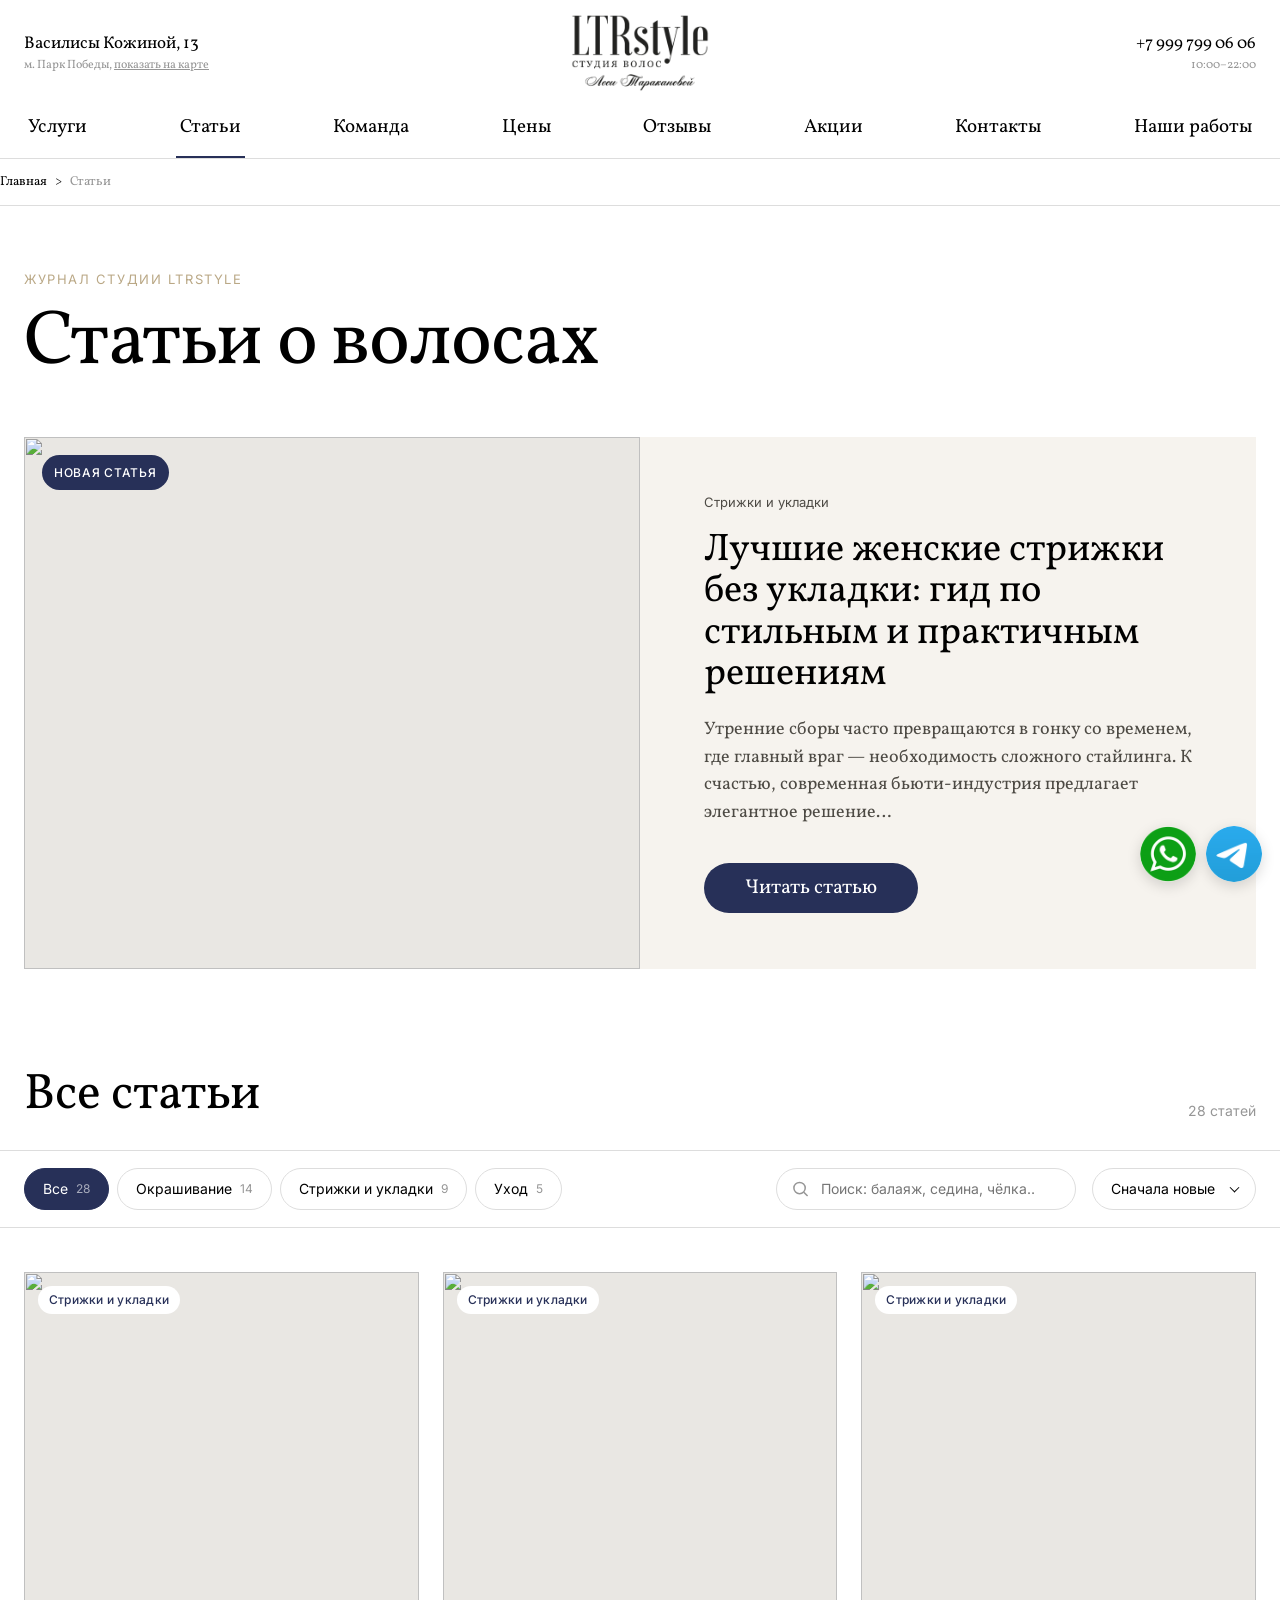
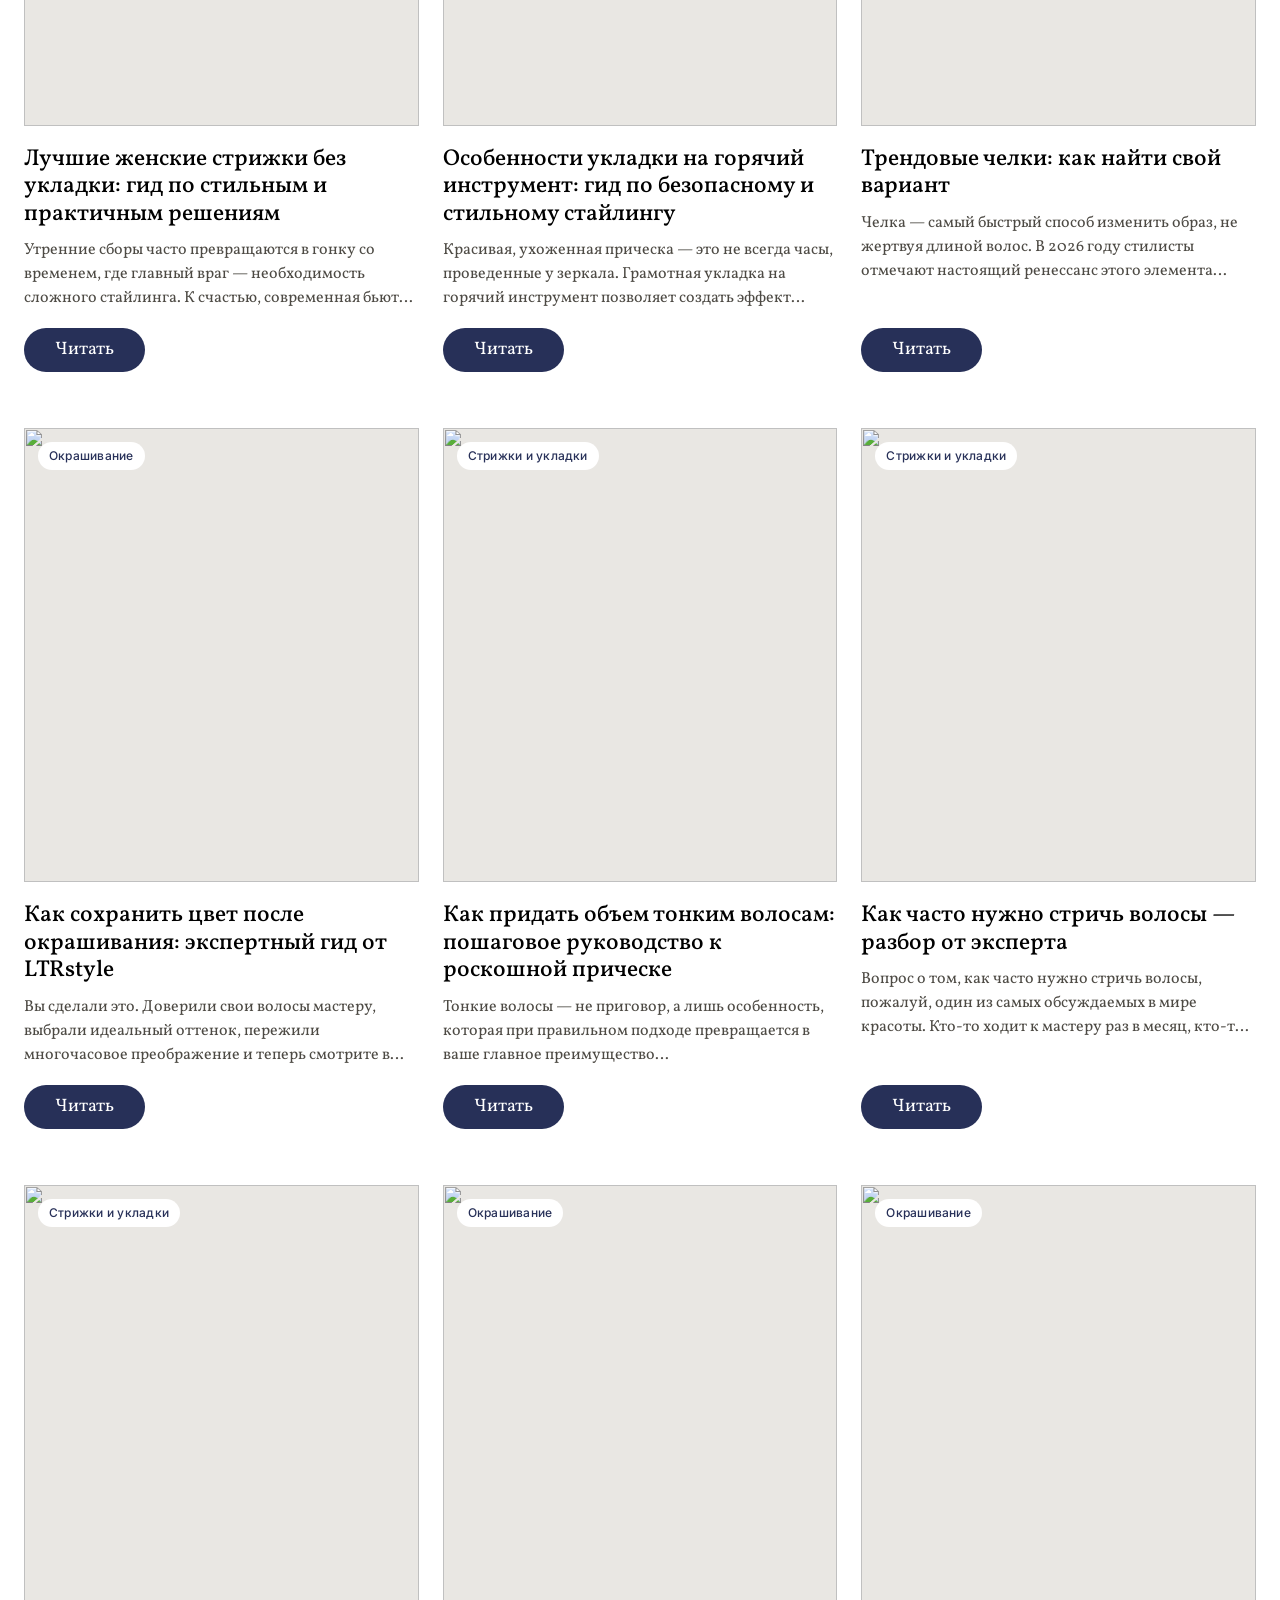
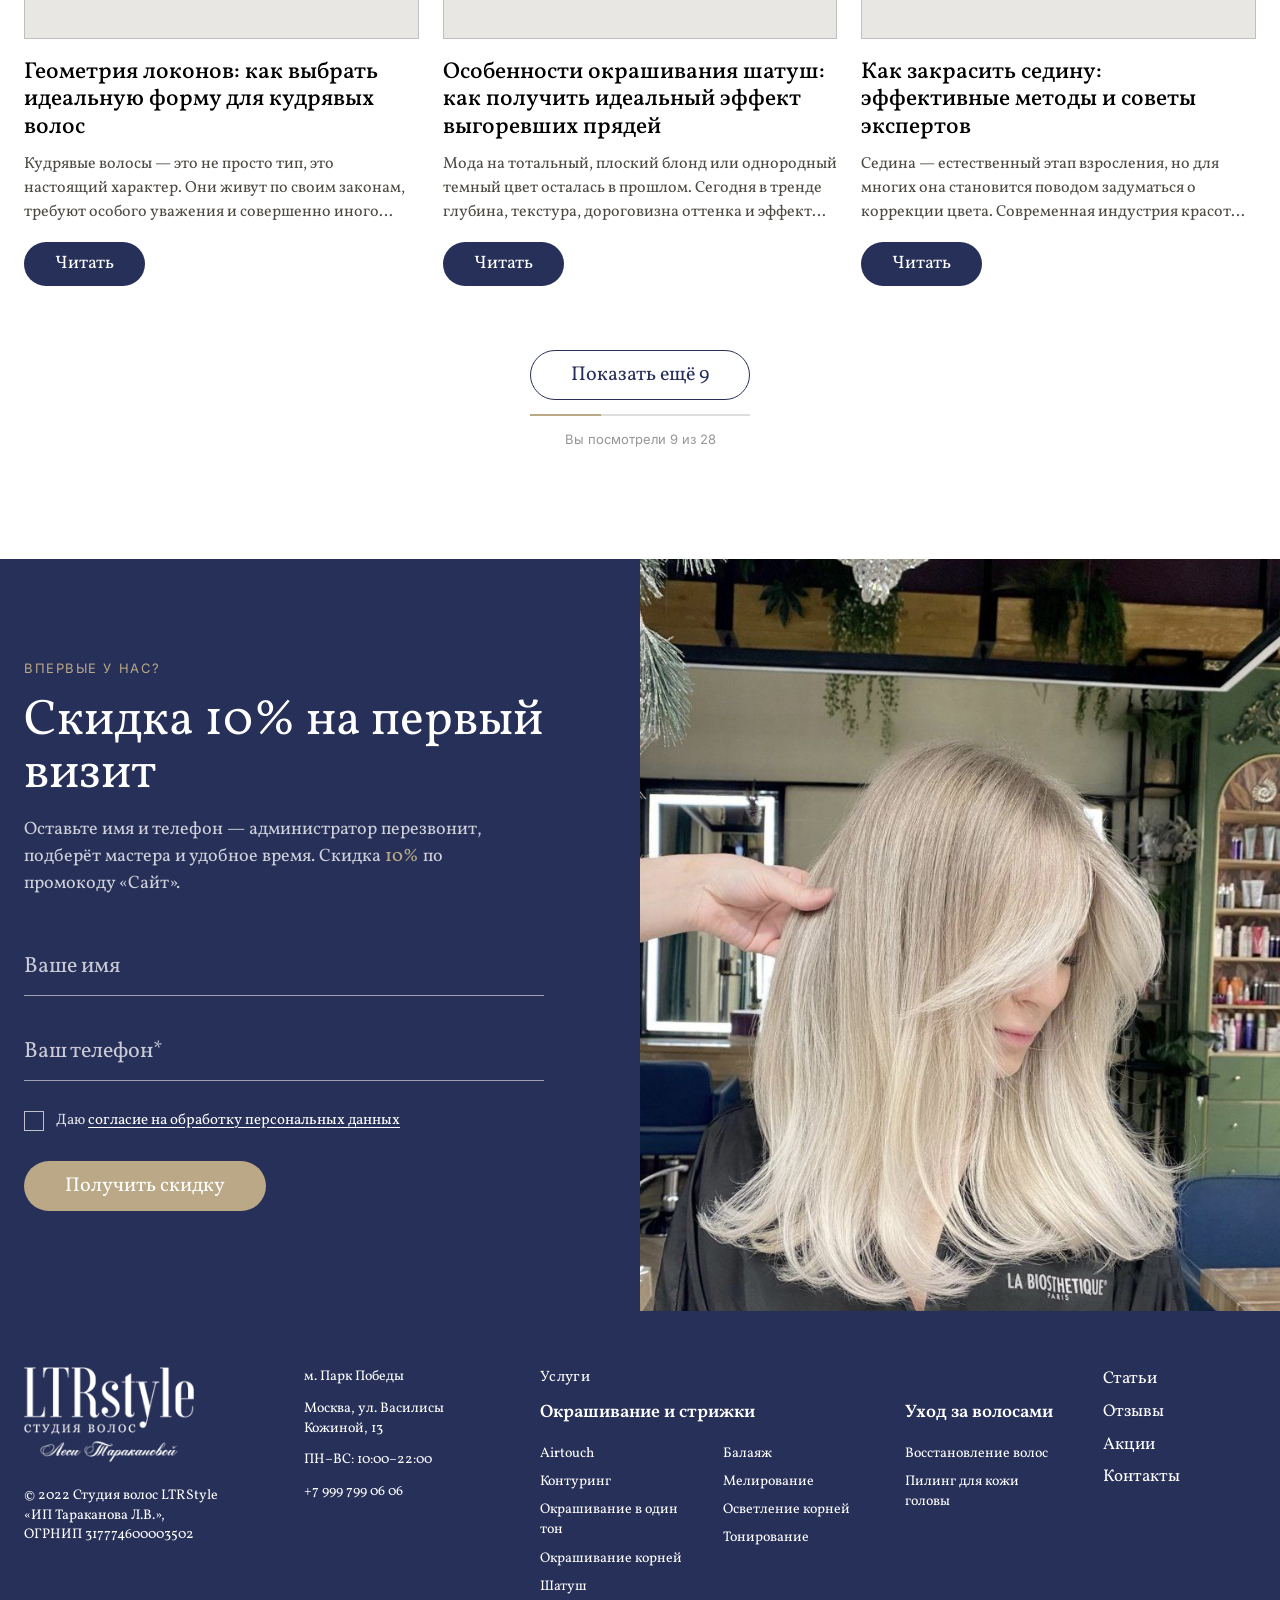
==== index.html @ b6448847 "Страницы «Статьи» и статьи для ltrstyle.ru index.html — список статей с фильтрами по темам, поиском " ====
<!DOCTYPE html>
<html lang="ru">
<head>
<meta charset="utf-8">
<meta name="viewport" content="width=device-width, initial-scale=1, viewport-fit=cover">
<title>Статьи салона красоты LTRstyle – советы и рекомендации</title>
<meta name="description" content="Статьи стилистов студии LTRstyle: окрашивание, стрижки, укладки и уход за волосами. Практичные советы от мастеров салона в Москве.">
<link rel="canonical" href="https://ltrstyle.ru/articles/">
<link rel="preconnect" href="https://fonts.googleapis.com">
<link rel="preconnect" href="https://fonts.gstatic.com" crossorigin>
<link href="https://fonts.googleapis.com/css2?family=Inter:wght@400;500&family=Vollkorn:wght@400;500;600&display=swap" rel="stylesheet">
<style>
:root{
  --serif:'Vollkorn',Georgia,'Times New Roman',serif;
  --sans:'Inter',Arial,Helvetica,sans-serif;
  --text:#000;
  --text-2:#4d4a44;
  --muted:#969696;
  --border:#dddddd;
  --soft:#fafafa;
  --cream:#f6f3ee;
  --gold:#baa886;
  --navy:#273058;
  --white:#fff;
  --wrap:1320px;
  --gut:24px;
}
*,*::before,*::after{box-sizing:border-box}
html{scroll-behavior:smooth;scroll-padding-top:env(safe-area-inset-top,0px)}
@media (prefers-reduced-motion:reduce){html{scroll-behavior:auto}*{transition:none!important}}
body{margin:0;background:#fff;color:var(--text);font-family:var(--serif);font-size:17px;line-height:1.45;padding-bottom:env(safe-area-inset-bottom,0px);-webkit-font-smoothing:antialiased}
img{max-width:100%;display:block}
a{color:inherit}
button,input,select{font:inherit;color:inherit}
:focus-visible{outline:2px solid var(--gold);outline-offset:3px}
.wrap{max-width:calc(var(--wrap) + var(--gut)*2);margin:0 auto;padding:0 var(--gut)}
.h2{font-family:var(--serif);font-weight:400;font-size:50px;line-height:1.05;margin:0}
@media (max-width:782px){.h2{font-size:32px}}
.sr{position:absolute;width:1px;height:1px;overflow:hidden;clip:rect(0 0 0 0);white-space:nowrap}

/* ---------- Кнопки (как на сайте) ---------- */
.btn{display:inline-flex;align-items:center;justify-content:center;gap:12px;min-height:50px;padding:10px 40px;border-radius:999px;border:1px solid transparent;font-family:var(--serif);font-size:20px;line-height:1;text-decoration:none;cursor:pointer;transition:background .15s ease,color .15s ease,border-color .15s ease}
.btn--navy{background:var(--navy);color:#fff}
.btn--navy:hover{background:#1b2244}
.btn--gold{background:var(--gold);color:#fff}
.btn--gold:hover{background:#a8956f}
.btn--ghost{background:transparent;border-color:var(--navy);color:var(--navy)}
.btn--ghost:hover{background:var(--navy);color:#fff}

/* ---------- Шапка ---------- */
.hdr{border-bottom:1px solid var(--border);background:#fff;position:relative;z-index:20;padding-top:env(safe-area-inset-top,0px)}
.hdr__top{display:grid;grid-template-columns:1fr auto 1fr;align-items:center;padding:14px 0 6px}
.hdr__addr{font-size:17px;line-height:1.2}
.hdr__addr small{display:block;font-size:12px;color:var(--muted);margin-top:4px}
.hdr__addr small a{color:var(--muted)}
.hdr__logo img{height:78px;width:auto}
.hdr__cnt{text-align:right;font-size:17px;line-height:1.2}
.hdr__cnt a{text-decoration:none}
.hdr__cnt small{display:block;font-size:12px;color:var(--muted);margin-top:4px}
.nav{display:flex;justify-content:space-between;list-style:none;margin:0;padding:6px 0 0}
.nav>li{position:relative}
.nav>li>a{display:block;padding:10px 4px 14px;font-size:19px;text-decoration:none;border-bottom:2px solid transparent}
.nav>li>a:hover,.nav>li.is-current>a{border-bottom-color:var(--navy)}
.nav__sub{position:absolute;left:-20px;top:100%;min-width:280px;background:#fff;border:1px solid var(--border);list-style:none;margin:0;padding:12px 0;display:none;box-shadow:0 12px 30px rgba(39,48,88,.08)}
.nav>li:hover .nav__sub,.nav>li:focus-within .nav__sub{display:block}
.nav__sub a{display:block;padding:7px 20px;font-size:17px;text-decoration:none}
.nav__sub a:hover{color:var(--gold)}
.burger{display:none;background:none;border:0;padding:8px;cursor:pointer;justify-self:start}
.burger span{display:block;width:26px;height:2px;background:#000;margin:6px 0}
@media (max-width:991px){
  .hdr__top{padding:10px 0}
  .hdr__addr{display:none}
  .burger{display:block}
  .hdr__logo img{height:56px}
  .hdr__cnt small{display:none}
  .hdr__cnt{font-size:15px}
  .nav{display:none;flex-direction:column;padding:0 0 12px}
  .hdr.is-open .nav{display:flex}
  .nav>li>a{padding:10px 0;border:0}
  .nav__sub{display:none!important}
}

.crumbs{font-size:13px;padding:14px 0;color:var(--text)}
.crumbs ol{list-style:none;margin:0;padding:0;display:flex;flex-wrap:wrap;gap:8px}
.crumbs li+li::before{content:">";margin-right:8px}
.crumbs a{text-decoration:none}
.crumbs [aria-current]{color:var(--muted)}

/* ---------- Карточка статьи ---------- */
.acard{display:flex;flex-direction:column;text-decoration:none;background:#fff;position:relative}
.acard__pic{position:relative;aspect-ratio:4/4.6;overflow:hidden;background:#e9e7e3}
.acard__pic img{width:100%;height:100%;object-fit:cover;transition:transform .6s ease}
.acard:hover .acard__pic img{transform:scale(1.04)}
.acard__cat{position:absolute;left:14px;top:14px;background:#fff;color:var(--navy);font-family:var(--sans);font-size:12px;font-weight:500;letter-spacing:.02em;line-height:1;padding:8px 11px;border-radius:999px}
.acard__body{display:flex;flex-direction:column;flex:1;padding:20px 0 0}
.acard__title{font-family:var(--serif);font-weight:500;font-size:23px;line-height:1.2;margin:0 0 10px;transition:color .15s}
.acard:hover .acard__title{color:var(--navy)}
.acard__ex{margin:0 0 18px;font-size:16px;line-height:1.5;color:var(--text-2);display:-webkit-box;-webkit-line-clamp:3;-webkit-box-orient:vertical;overflow:hidden}
.acard__go{margin-top:auto;align-self:flex-start;min-height:44px;padding:10px 30px;font-size:18px}
.acard:hover .acard__go{background:#1b2244}
@media (max-width:782px){.acard__title{font-size:21px}}

/* ---------- Форма (скидка новым клиентам) ---------- */
.order{background:var(--navy);color:#fff;overflow:hidden}
.order__grid{display:grid;grid-template-columns:minmax(0,1fr) minmax(0,1fr);min-height:620px}
.order__main{padding:100px 72px 100px 0;display:flex;flex-direction:column;justify-content:center}
.order__kicker{font-family:var(--sans);font-size:13px;letter-spacing:.12em;text-transform:uppercase;color:var(--gold);margin:0 0 18px}
.order__title{color:#fff;margin-bottom:16px}
.order__sub{font-size:18px;line-height:1.5;color:rgba(255,255,255,.78);margin:0 0 44px;max-width:44ch}
.order__sub b{color:var(--gold);font-weight:500}
.form{display:grid;gap:30px;max-width:520px}
.field{position:relative}
.field input{width:100%;background:transparent;border:0;border-bottom:1px solid rgba(255,255,255,.55);color:#fff;font-family:var(--serif);font-size:22px;padding:10px 0 12px;border-radius:0;outline:none;transition:border-color .15s}
.field input::placeholder{color:rgba(255,255,255,.75)}
.field input:focus{border-bottom-color:var(--gold)}
.field.is-error input{border-bottom-color:#f0a3a3}
.field__err{display:none;position:absolute;left:0;top:100%;margin-top:5px;font-size:13px;color:#f7c3c3;font-family:var(--sans)}
.field.is-error .field__err{display:block}
.agree{display:flex;gap:12px;align-items:flex-start;font-size:15px;line-height:1.35;color:rgba(255,255,255,.85);cursor:pointer}
.agree input{appearance:none;-webkit-appearance:none;flex:0 0 20px;width:20px;height:20px;margin:0;border:1px solid rgba(255,255,255,.7);background:transparent;cursor:pointer;display:grid;place-content:center}
.agree input:checked{background:var(--gold);border-color:var(--gold)}
.agree input:checked::after{content:"";width:10px;height:6px;border:2px solid #fff;border-top:0;border-right:0;transform:rotate(-45deg) translate(1px,-1px)}
.agree.is-error input{border-color:#f0a3a3}
.agree a{color:#fff;text-underline-offset:3px}
.form__btn{justify-self:start;min-width:220px}
.form__done{display:none;font-size:20px;line-height:1.45;padding:24px 0;border-top:1px solid var(--gold);border-bottom:1px solid var(--gold);max-width:520px}
.form.is-sent{display:none}
.form.is-sent+.form__done{display:block}
.order__photo{position:relative;margin-right:calc((100vw - min(100vw, var(--wrap) + var(--gut)*2))/-2 - var(--gut))}
.order__photo img{position:absolute;inset:0;width:100%;height:100%;object-fit:cover;object-position:50% 30%}
@media (max-width:991px){
  .order__grid{grid-template-columns:1fr;min-height:0}
  .order__main{padding:56px 0}
  .order__photo{margin:0 calc(var(--gut)*-1);aspect-ratio:4/3.4;order:-1}
  .field input{font-size:19px}
}

/* ---------- Слайдер (как «Другие услуги») ---------- */
.arrows{display:flex;gap:10px}
.arrow{width:54px;height:54px;border-radius:50%;border:1px solid var(--muted);background:#fff;cursor:pointer;display:grid;place-items:center;transition:background .15s,border-color .15s}
.arrow svg{width:20px;height:20px;stroke:var(--text);fill:none;stroke-width:1.5}
.arrow:hover:not(:disabled){background:var(--navy);border-color:var(--navy)}
.arrow:hover:not(:disabled) svg{stroke:#fff}
.arrow:disabled{opacity:.35;cursor:default}
@media (max-width:782px){.arrow{width:44px;height:44px}}

/* ---------- Подвал ---------- */
.ftr{background:var(--navy);color:#fff;padding:56px 0 40px;font-size:14px}
.ftr__grid{display:grid;grid-template-columns:1.1fr .9fr 2.4fr .7fr;gap:40px}
.ftr__logo img{width:170px;height:auto;margin-bottom:24px}
.ftr p{margin:0 0 12px;line-height:1.4}
.ftr a{text-decoration:none}
.ftr a:hover{color:var(--gold)}
.ftr__cap{font-size:15px;letter-spacing:.02em;margin:0 0 8px}
.ftr__h{font-weight:600;font-size:18px;margin:0 0 10px}
.ftr__cols{display:grid;grid-template-columns:1fr 1fr 1fr;gap:6px 24px;align-items:start}
.ftr ul{list-style:none;margin:0;padding:0}
.ftr li{margin:0 0 8px}
.ftr__menu a{font-size:17px}
@media (max-width:991px){.ftr__grid{grid-template-columns:1fr 1fr}}
@media (max-width:600px){.ftr__cols{grid-template-columns:1fr 1fr}.ftr__cols>p:nth-of-type(2){display:none}}
@media (max-width:600px){.ftr__grid{grid-template-columns:1fr}}

.msgr{position:fixed;right:18px;bottom:calc(18px + env(safe-area-inset-bottom,0px));display:flex;gap:10px;z-index:30}
.msgr a{width:56px;height:56px;border-radius:50%;overflow:hidden;box-shadow:0 4px 14px rgba(0,0,0,.15)}
.msgr img{width:100%;height:100%}
@media (max-width:600px){.msgr a{width:48px;height:48px}}


/* ================= СТРАНИЦА «СТАТЬИ» ================= */
.kicker{font-family:var(--sans);font-size:13px;letter-spacing:.12em;text-transform:uppercase;color:var(--gold);margin:0 0 18px}

/* ---------- 1. Вступление ---------- */
.intro{border-top:1px solid var(--border);padding:64px 0 56px}
.intro__title{font-family:var(--serif);font-weight:400;font-size:clamp(44px,6vw,84px);line-height:.96;letter-spacing:-.01em;margin:0}
@media (max-width:991px){.intro{padding:40px 0 32px}}

/* ---------- 2. Новая статья ---------- */
.top{padding:0 0 100px}
.feat{display:grid;grid-template-columns:minmax(0,1fr) minmax(0,1fr);background:var(--cream);text-decoration:none;min-height:500px}
.feat__pic{position:relative;overflow:hidden;background:#e9e7e3}
.feat__pic img{position:absolute;inset:0;width:100%;height:100%;object-fit:cover;object-position:50% 25%;transition:transform .7s ease}
.feat:hover .feat__pic img{transform:scale(1.04)}
.feat__new{position:absolute;left:18px;top:18px;background:var(--navy);color:#fff;font-family:var(--sans);font-size:12px;font-weight:500;letter-spacing:.06em;text-transform:uppercase;padding:9px 12px;border-radius:999px}
.feat__body{display:flex;flex-direction:column;justify-content:center;align-items:flex-start;padding:56px 64px}
.feat__cat{font-family:var(--sans);font-size:13px;color:var(--text-2);margin:0 0 18px}
.feat__title{font-family:var(--serif);font-weight:400;font-size:clamp(28px,3vw,44px);line-height:1.08;margin:0 0 20px}
.feat__ex{font-size:18px;line-height:1.55;color:var(--text-2);margin:0 0 36px;max-width:46ch}
.feat:hover .btn--navy{background:#1b2244}
@media (max-width:991px){.feat__body{padding:36px 32px}}
@media (max-width:782px){
  .top{padding-bottom:64px}
  .feat{grid-template-columns:1fr;min-height:0;background:#fff}
  .feat__pic{aspect-ratio:4/3.6;margin:0 calc(var(--gut)*-1)}
  .feat__body{padding:26px 0 0}
  .feat__ex{font-size:17px;margin-bottom:28px}
}

/* ---------- 3. Все статьи: фильтры + сетка ---------- */
.list{padding:0 0 110px}
.list__head{display:flex;justify-content:space-between;align-items:end;gap:20px;margin-bottom:28px}
.list__found{font-family:var(--sans);font-size:14px;color:var(--muted);margin:0}
.bar{position:sticky;top:0;z-index:15;background:rgba(255,255,255,.94);backdrop-filter:saturate(1.4) blur(10px);-webkit-backdrop-filter:saturate(1.4) blur(10px);border-top:1px solid var(--border);border-bottom:1px solid var(--border);margin-bottom:44px}
.bar__in{display:flex;align-items:center;gap:16px;min-height:76px}
.chips{display:flex;gap:8px;flex-wrap:nowrap;overflow-x:auto;scrollbar-width:none;margin-right:auto}
.chips::-webkit-scrollbar{display:none}
.chip{flex:0 0 auto;display:inline-flex;align-items:center;gap:8px;height:42px;padding:0 18px;border:1px solid var(--border);border-radius:999px;background:#fff;font-family:var(--sans);font-size:14px;cursor:pointer;transition:border-color .15s,background .15s,color .15s}
.chip small{font-size:12px;color:var(--muted);transition:color .15s}
.chip:hover{border-color:var(--navy)}
.chip[aria-pressed=true]{background:var(--navy);border-color:var(--navy);color:#fff}
.chip[aria-pressed=true] small{color:rgba(255,255,255,.6)}
.search{position:relative;flex:0 1 300px}
.search svg{position:absolute;left:16px;top:50%;transform:translateY(-50%);width:17px;height:17px;stroke:var(--muted);fill:none;stroke-width:1.6}
.search input{width:100%;height:42px;border:1px solid var(--border);border-radius:999px;padding:0 40px 0 44px;font-family:var(--sans);font-size:14px;background:#fff;outline:none;transition:border-color .15s}
.search input:focus{border-color:var(--navy)}
.search input::-webkit-search-cancel-button{display:none}
.search__x{position:absolute;right:6px;top:50%;transform:translateY(-50%);width:30px;height:30px;border:0;border-radius:50%;background:var(--soft);cursor:pointer;display:none;place-items:center;font-size:16px;line-height:1;color:var(--text-2)}
.search.has-q .search__x{display:grid}
.sort{position:relative}
.sort select{appearance:none;-webkit-appearance:none;height:42px;border:1px solid var(--border);border-radius:999px;padding:0 40px 0 18px;font-family:var(--sans);font-size:14px;background:#fff;cursor:pointer;outline:none}
.sort select:focus{border-color:var(--navy)}
.sort::after{content:"";position:absolute;right:18px;top:50%;width:7px;height:7px;border-right:1.5px solid var(--text);border-bottom:1.5px solid var(--text);transform:translateY(-70%) rotate(45deg);pointer-events:none}
.grid{display:grid;grid-template-columns:repeat(3,minmax(0,1fr));gap:56px 24px}
.grid .acard.is-hidden{display:none}
.grid .acard{animation:fadeUp .45s ease both}
@keyframes fadeUp{from{opacity:0;transform:translateY(12px)}to{opacity:1;transform:none}}
.empty{display:none;text-align:center;padding:60px 20px;border:1px dashed var(--border)}
.empty.is-on{display:block}
.empty p{margin:0 0 20px;font-size:20px}
.more{display:flex;flex-direction:column;align-items:center;gap:14px;margin-top:64px}
.more[hidden]{display:none}
.more__bar{width:220px;height:2px;background:var(--border);position:relative;overflow:hidden}
.more__bar i{position:absolute;left:0;top:0;bottom:0;background:var(--gold);transition:width .3s}
.more__txt{font-family:var(--sans);font-size:13px;color:var(--muted);margin:0}
mark{background:rgba(186,168,134,.35);color:inherit;padding:0 1px}
@media (max-width:1100px){.grid{grid-template-columns:repeat(2,minmax(0,1fr))}}
@media (max-width:991px){
  .bar__in{flex-wrap:wrap;gap:10px;padding-top:12px;padding-bottom:12px;min-height:0}
  .chips{order:2;flex:0 0 calc(100% + var(--gut)*2);min-width:0;margin:0 calc(var(--gut)*-1);padding:0 var(--gut)}
  .search{flex:1 1 0;min-width:0}
  .bar{margin-bottom:32px}
}
@media (max-width:782px){
  .list{padding-bottom:64px}
  .list__head{flex-direction:column;align-items:flex-start;gap:8px}
  .grid{gap:40px 14px}
}
@media (max-width:600px){
  .grid{grid-template-columns:1fr;gap:40px}
  .sort select{padding-right:34px;padding-left:14px}
}
</style>
</head>
<body>

<!-- ============ ШАПКА (как на сайте) ============ -->
<header class="hdr" id="hdr">
  <div class="wrap">
    <div class="hdr__top">
      <button class="burger" type="button" aria-label="Открыть меню" aria-expanded="false" id="burger"><span></span><span></span><span></span></button>
      <div class="hdr__addr">Василисы Кожиной, 13<small>м. Парк Победы, <a href="#footer">показать на карте</a></small></div>
      <a class="hdr__logo" href="https://ltrstyle.ru/" aria-label="LTRstyle — студия волос Леси Таракановой"><img src="[data-uri]" alt="LTRstyle"></a>
      <div class="hdr__cnt"><a href="tel:+79997990606">+7 999 799 06 06</a><small>10:00–22:00</small></div>
    </div>
    <nav aria-label="Главное меню">
      <ul class="nav">
        <li><a href="https://ltrstyle.ru/uslugi/">Услуги</a>
          <ul class="nav__sub">
            <li><a href="https://ltrstyle.ru/uslugi/slozhnoe-okrashivanie/">Окрашивание и стрижки</a></li>
            <li><a href="https://ltrstyle.ru/uslugi/slozhnoe-okrashivanie/konturing/">Контуринг</a></li>
            <li><a href="https://ltrstyle.ru/uslugi/slozhnoe-okrashivanie/shatush/">Шатуш</a></li>
            <li><a href="https://ltrstyle.ru/uslugi/slozhnoe-okrashivanie/balayazh/">Балаяж</a></li>
            <li><a href="https://ltrstyle.ru/uslugi/slozhnoe-okrashivanie/airtouch/">Airtouch</a></li>
            <li><a href="https://ltrstyle.ru/uslugi/uhod-za-volosami/">Уход за волосами</a></li>
            <li><a href="https://ltrstyle.ru/uslugi/brovi-i-resniczy/">Брови и ресницы</a></li>
            <li><a href="https://ltrstyle.ru/uslugi/makiyazh/">Макияж</a></li>
          </ul>
        </li>
        <li class="is-current"><a href="https://ltrstyle.ru/articles/">Статьи</a></li>
        <li><a href="https://ltrstyle.ru/team/">Команда</a></li>
        <li><a href="https://ltrstyle.ru/price/">Цены</a></li>
        <li><a href="https://ltrstyle.ru/otzyvy/">Отзывы</a></li>
        <li><a href="https://ltrstyle.ru/akczii/">Акции</a></li>
        <li><a href="https://ltrstyle.ru/kontakty/">Контакты</a></li>
        <li><a href="https://ltrstyle.ru/our-works/">Наши работы</a></li>
      </ul>
    </nav>
  </div>
</header>


<div class="wrap crumbs">
  <ol>
    <li><a href="https://ltrstyle.ru/">Главная</a></li>
    <li><span aria-current="page">Статьи</span></li>
  </ol>
</div>

<main>

<!-- ============ 1. ВСТУПЛЕНИЕ ============ -->
<section class="intro">
  <div class="wrap">
    <p class="kicker">Журнал студии LTRstyle</p>
    <h1 class="intro__title">Статьи о&nbsp;волосах</h1>
  </div>
</section>

<!-- ============ 2. НОВАЯ СТАТЬЯ ============ -->
<section class="top" aria-label="Новая статья">
  <div class="wrap">
    <a class="feat" href="https://ltrstyle.ru/articles/luchshie-zhenskie-strizhki-bez-ukladki-gid-po-stilnym-i-praktichnym-resheniyam/">
      <div class="feat__pic"><img src="https://ltrstyle.ru/wp-content/uploads/2026/09/img_2618-768x1024.jpg" alt="" fetchpriority="high"><span class="feat__new">Новая статья</span></div>
      <div class="feat__body">
        <p class="feat__cat">Стрижки и укладки</p>
        <h2 class="feat__title">Лучшие женские стрижки без укладки: гид по стильным и практичным решениям</h2>
        <p class="feat__ex">Утренние сборы часто превращаются в гонку со временем, где главный враг — необходимость сложного стайлинга. К счастью, современная бьюти-индустрия предлагает элегантное решение…</p>
        <span class="btn btn--navy">Читать статью</span>
      </div>
    </a>
  </div>
</section>

<!-- ============ 3. ВСЕ СТАТЬИ ============ -->
<section class="list" aria-labelledby="list-t" id="all">
  <div class="wrap list__head">
    <h2 class="h2" id="list-t">Все статьи</h2>
    <p class="list__found" id="found" aria-live="polite"></p>
  </div>

  <div class="bar">
    <div class="wrap bar__in">
      <div class="chips" role="group" aria-label="Темы">
        <button class="chip" type="button" data-cat="" aria-pressed="true">Все <small>28</small></button>
        <button class="chip" type="button" data-cat="c" aria-pressed="false">Окрашивание <small>14</small></button>
        <button class="chip" type="button" data-cat="h" aria-pressed="false">Стрижки и укладки <small>9</small></button>
        <button class="chip" type="button" data-cat="u" aria-pressed="false">Уход <small>5</small></button>
      </div>
      <label class="search" id="searchBox">
        <span class="sr">Поиск по статьям</span>
        <svg viewBox="0 0 18 18" aria-hidden="true"><circle cx="8" cy="8" r="6"/><path d="m12.5 12.5 4 4"/></svg>
        <input type="search" id="q" placeholder="Поиск: балаяж, седина, чёлка…" autocomplete="off">
        <button class="search__x" type="button" id="qx" aria-label="Очистить поиск">×</button>
      </label>
      <label class="sort">
        <span class="sr">Сортировка</span>
        <select id="sort">
          <option value="new">Сначала новые</option>
          <option value="pop">Популярные</option>
        </select>
      </label>
    </div>
  </div>

  <div class="wrap">
    <div class="grid" id="grid">
<a class="acard" href="https://ltrstyle.ru/articles/luchshie-zhenskie-strizhki-bez-ukladki-gid-po-stilnym-i-praktichnym-resheniyam/" data-cat="h" data-views="216" data-i="0">
  <div class="acard__pic"><img src="https://ltrstyle.ru/wp-content/uploads/2026/09/img_2618-768x1024.jpg" alt="" decoding="async"><span class="acard__cat">Стрижки и укладки</span></div>
  <div class="acard__body">
    <h3 class="acard__title">Лучшие женские стрижки без укладки: гид по стильным и практичным решениям</h3>
    <p class="acard__ex">Утренние сборы часто превращаются в гонку со временем, где главный враг — необходимость сложного стайлинга. К счастью, современная бьюти-индустрия предлагает элегантное решение…</p>
    <span class="btn btn--navy acard__go">Читать</span>
  </div>
</a>
<a class="acard" href="https://ltrstyle.ru/articles/osobennosti-ukladki-na-goryachij-instrument/" data-cat="h" data-views="159" data-i="1">
  <div class="acard__pic"><img src="https://ltrstyle.ru/wp-content/uploads/2026/09/img_2676-768x960.jpg" alt="" decoding="async"><span class="acard__cat">Стрижки и укладки</span></div>
  <div class="acard__body">
    <h3 class="acard__title">Особенности укладки на горячий инструмент: гид по безопасному и стильному стайлингу</h3>
    <p class="acard__ex">Красивая, ухоженная прическа — это не всегда часы, проведенные у зеркала. Грамотная укладка на горячий инструмент позволяет создать эффект салонного образа за 15–20 минут…</p>
    <span class="btn btn--navy acard__go">Читать</span>
  </div>
</a>
<a class="acard" href="https://ltrstyle.ru/articles/trendovye-chelki-kak-najti-svoj-variant/" data-cat="h" data-views="580" data-i="2">
  <div class="acard__pic"><img src="https://ltrstyle.ru/wp-content/uploads/2022/09/1-768x960.jpg" alt="" decoding="async"><span class="acard__cat">Стрижки и укладки</span></div>
  <div class="acard__body">
    <h3 class="acard__title">Трендовые челки: как найти свой вариант</h3>
    <p class="acard__ex">Челка — самый быстрый способ изменить образ, не жертвуя длиной волос. В 2026 году стилисты отмечают настоящий ренессанс этого элемента…</p>
    <span class="btn btn--navy acard__go">Читать</span>
  </div>
</a>
<a class="acard" href="https://ltrstyle.ru/articles/kak-sohranit-czvet-posle-okrashivaniya-ekspertnyj-gid-ot-ltrstyle/" data-cat="c" data-views="483" data-i="3">
  <div class="acard__pic"><img src="https://ltrstyle.ru/wp-content/uploads/2025/11/47_2.jpg" alt="" decoding="async"><span class="acard__cat">Окрашивание</span></div>
  <div class="acard__body">
    <h3 class="acard__title">Как сохранить цвет после окрашивания: экспертный гид от LTRstyle</h3>
    <p class="acard__ex">Вы сделали это. Доверили свои волосы мастеру, выбрали идеальный оттенок, пережили многочасовое преображение и теперь смотрите в зеркало с чувством глубокого удовлетворения…</p>
    <span class="btn btn--navy acard__go">Читать</span>
  </div>
</a>
<a class="acard" href="https://ltrstyle.ru/articles/kak-pridat-obem-tonkim-volosam/" data-cat="h" data-views="760" data-i="4">
  <div class="acard__pic"><img src="https://ltrstyle.ru/wp-content/uploads/2022/09/img_7426-1-768x1024.jpg" alt="" decoding="async"><span class="acard__cat">Стрижки и укладки</span></div>
  <div class="acard__body">
    <h3 class="acard__title">Как придать объем тонким волосам: пошаговое руководство к роскошной прическе</h3>
    <p class="acard__ex">Тонкие волосы — не приговор, а лишь особенность, которая при правильном подходе превращается в ваше главное преимущество…</p>
    <span class="btn btn--navy acard__go">Читать</span>
  </div>
</a>
<a class="acard" href="https://ltrstyle.ru/articles/kak-chasto-nuzhno-strich-volosy/" data-cat="h" data-views="820" data-i="5">
  <div class="acard__pic"><img src="https://ltrstyle.ru/wp-content/uploads/2025/11/26_2.jpg" alt="" decoding="async"><span class="acard__cat">Стрижки и укладки</span></div>
  <div class="acard__body">
    <h3 class="acard__title">Как часто нужно стричь волосы — разбор от эксперта</h3>
    <p class="acard__ex">Вопрос о том, как часто нужно стричь волосы, пожалуй, один из самых обсуждаемых в мире красоты. Кто-то ходит к мастеру раз в месяц, кто-то — раз в год…</p>
    <span class="btn btn--navy acard__go">Читать</span>
  </div>
</a>
<a class="acard" href="https://ltrstyle.ru/articles/geometriya-lokonov-kak-vybrat-idealnuyu-formu-dlya-kudryavyh-volos/" data-cat="h" data-views="972" data-i="6">
  <div class="acard__pic"><img src="https://ltrstyle.ru/wp-content/uploads/2026/06/magnific__-__56077-768x439.jpeg" alt="" loading="lazy" decoding="async"><span class="acard__cat">Стрижки и укладки</span></div>
  <div class="acard__body">
    <h3 class="acard__title">Геометрия локонов: как выбрать идеальную форму для кудрявых волос</h3>
    <p class="acard__ex">Кудрявые волосы — это не просто тип, это настоящий характер. Они живут по своим законам, требуют особого уважения и совершенно иного подхода к формированию стрижки…</p>
    <span class="btn btn--navy acard__go">Читать</span>
  </div>
</a>
<a class="acard" href="https://ltrstyle.ru/articles/osobennosti-okrashivaniya-shatush/" data-cat="c" data-views="2116" data-i="7">
  <div class="acard__pic"><img src="https://ltrstyle.ru/wp-content/uploads/2025/11/35_2-1.jpg" alt="" loading="lazy" decoding="async"><span class="acard__cat">Окрашивание</span></div>
  <div class="acard__body">
    <h3 class="acard__title">Особенности окрашивания шатуш: как получить идеальный эффект выгоревших прядей</h3>
    <p class="acard__ex">Мода на тотальный, плоский блонд или однородный темный цвет осталась в прошлом. Сегодня в тренде глубина, текстура, дороговизна оттенка и эффект естественности…</p>
    <span class="btn btn--navy acard__go">Читать</span>
  </div>
</a>
<a class="acard" href="https://ltrstyle.ru/articles/kak-zakrasit-sedinu/" data-cat="c" data-views="1487" data-i="8">
  <div class="acard__pic"><img src="https://ltrstyle.ru/wp-content/uploads/2022/09/img_4823-768x1024.jpg" alt="" loading="lazy" decoding="async"><span class="acard__cat">Окрашивание</span></div>
  <div class="acard__body">
    <h3 class="acard__title">Как закрасить седину: эффективные методы и советы экспертов</h3>
    <p class="acard__ex">Седина — естественный этап взросления, но для многих она становится поводом задуматься о коррекции цвета. Современная индустрия красоты предлагает много решений…</p>
    <span class="btn btn--navy acard__go">Читать</span>
  </div>
</a>
<a class="acard" href="https://ltrstyle.ru/articles/kak-ulozhit-korotkie-volosy/" data-cat="h" data-views="2004" data-i="9">
  <div class="acard__pic"><img src="https://ltrstyle.ru/wp-content/uploads/2022/09/img_3560-1-768x1024.jpg" alt="" loading="lazy" decoding="async"><span class="acard__cat">Стрижки и укладки</span></div>
  <div class="acard__body">
    <h3 class="acard__title">Как уложить короткие волосы: практическое руководство для стильного образа каждый день</h3>
    <p class="acard__ex">Короткая стрижка — это не только свобода и легкость, но и возможность ежедневно менять образ. Однако многие сталкиваются с вопросом: как уложить короткие волосы…</p>
    <span class="btn btn--navy acard__go">Читать</span>
  </div>
</a>
<a class="acard" href="https://ltrstyle.ru/articles/pochemu-volosy-sekutsya/" data-cat="u" data-views="1321" data-i="10">
  <div class="acard__pic"><img src="https://ltrstyle.ru/wp-content/uploads/2025/10/img_2689-768x1024.jpg" alt="" loading="lazy" decoding="async"><span class="acard__cat">Уход</span></div>
  <div class="acard__body">
    <h3 class="acard__title">Почему волосы секутся</h3>
    <p class="acard__ex">Одна из самых частых проблем — это повышенная сухость волос, которая со временем приводит к их ломкости. Секущиеся кончики легко спутываются и выглядят неопрятно…</p>
    <span class="btn btn--navy acard__go">Читать</span>
  </div>
</a>
<a class="acard" href="https://ltrstyle.ru/articles/kak-vernut-zdorove-povrezhdennym-volosam/" data-cat="u" data-views="1319" data-i="11">
  <div class="acard__pic"><img src="https://ltrstyle.ru/wp-content/uploads/2025/11/42_2.jpg" alt="" loading="lazy" decoding="async"><span class="acard__cat">Уход</span></div>
  <div class="acard__body">
    <h3 class="acard__title">Как вернуть здоровье поврежденным волосам</h3>
    <p class="acard__ex">Красивые, гладкие и ухоженные волосы — важная часть привлекательного и завершенного образа. Тем не менее, с различными проблемами волос сталкиваются многие…</p>
    <span class="btn btn--navy acard__go">Читать</span>
  </div>
</a>
<a class="acard" href="https://ltrstyle.ru/articles/trendovye-strizhki-2026-godu/" data-cat="h" data-views="1708" data-i="12">
  <div class="acard__pic"><img src="https://ltrstyle.ru/wp-content/uploads/2025/11/07_2-2.jpg" alt="" loading="lazy" decoding="async"><span class="acard__cat">Стрижки и укладки</span></div>
  <div class="acard__body">
    <h3 class="acard__title">Трендовые стрижки 2026 году</h3>
    <p class="acard__ex">После 2025 года с его четкими линиями и выверенными формами тенденции меняются. В 2026 году акцент смещается к естественности и индивидуальности…</p>
    <span class="btn btn--navy acard__go">Читать</span>
  </div>
</a>
<a class="acard" href="https://ltrstyle.ru/articles/zachem-nuzhen-piling-kozhi-golovy/" data-cat="u" data-views="1297" data-i="13">
  <div class="acard__pic"><img src="https://ltrstyle.ru/wp-content/uploads/2025/11/01_2-12.jpg" alt="" loading="lazy" decoding="async"><span class="acard__cat">Уход</span></div>
  <div class="acard__body">
    <h3 class="acard__title">Зачем нужен пилинг кожи головы</h3>
    <p class="acard__ex">Здоровье волос начинается с кожи головы. Именно здесь находятся волосяные фолликулы, которые нуждаются в питании, кислороде и чистоте…</p>
    <span class="btn btn--navy acard__go">Читать</span>
  </div>
</a>
<a class="acard" href="https://ltrstyle.ru/articles/vidy-slozhnyh-okrashivanij-volos/" data-cat="c" data-views="3178" data-i="14">
  <div class="acard__pic"><img src="https://ltrstyle.ru/wp-content/uploads/2025/11/08_2-2.jpg" alt="" loading="lazy" decoding="async"><span class="acard__cat">Окрашивание</span></div>
  <div class="acard__body">
    <h3 class="acard__title">Виды сложных окрашиваний волос</h3>
    <p class="acard__ex">Современные технологии и эволюция парикмахерского искусства превратили окрашивание волос из простой процедуры смены цвета в многоуровневый творческий процесс…</p>
    <span class="btn btn--navy acard__go">Читать</span>
  </div>
</a>
<a class="acard" href="https://ltrstyle.ru/articles/kak-podobrat-strizhku-po-forme-licza/" data-cat="h" data-views="5235" data-i="15">
  <div class="acard__pic"><img src="https://ltrstyle.ru/wp-content/uploads/2025/11/03_2-6.jpg" alt="" loading="lazy" decoding="async"><span class="acard__cat">Стрижки и укладки</span></div>
  <div class="acard__body">
    <h3 class="acard__title">Как подобрать стрижку по форме лица</h3>
    <p class="acard__ex">Выбор стрижки — это тонкая работа с пропорциями, которая требует понимания анатомии лица, гармонии черт и даже психологического восприятия образа…</p>
    <span class="btn btn--navy acard__go">Читать</span>
  </div>
</a>
<a class="acard" href="https://ltrstyle.ru/articles/trendy-okrashivaniya-volos-na-2026-god/" data-cat="c" data-views="1746" data-i="16">
  <div class="acard__pic"><img src="https://ltrstyle.ru/wp-content/uploads/2025/11/07_02.jpg" alt="" loading="lazy" decoding="async"><span class="acard__cat">Окрашивание</span></div>
  <div class="acard__body">
    <h3 class="acard__title">Тренды окрашивания волос на 2026 год</h3>
    <p class="acard__ex">2026 год в окрашивании волос — это гармоничное сочетание двух направлений: культа натуральности, естественных переходов и «живых» оттенков — и смелых акцентов…</p>
    <span class="btn btn--navy acard__go">Читать</span>
  </div>
</a>
<a class="acard" href="https://ltrstyle.ru/articles/okrashivanie-volos-v-salone-ili-doma/" data-cat="c" data-views="1863" data-i="17">
  <div class="acard__pic"><img src="https://ltrstyle.ru/wp-content/uploads/2025/12/img_0445-768x960.jpg" alt="" loading="lazy" decoding="async"><span class="acard__cat">Окрашивание</span></div>
  <div class="acard__body">
    <h3 class="acard__title">Окрашивание волос в салоне или дома</h3>
    <p class="acard__ex">Многие выбирают домашнее окрашивание, используя средства из магазинов косметики, но этот процесс часто оказывается сложным и непредсказуемым…</p>
    <span class="btn btn--navy acard__go">Читать</span>
  </div>
</a>
<a class="acard" href="https://ltrstyle.ru/articles/sovety-po-uhodu-za-osvetlennymi-volosami/" data-cat="u" data-views="2017" data-i="18">
  <div class="acard__pic"><img src="https://ltrstyle.ru/wp-content/uploads/2022/09/img_8780-2-768x1024.jpg" alt="" loading="lazy" decoding="async"><span class="acard__cat">Уход</span></div>
  <div class="acard__body">
    <h3 class="acard__title">Советы по уходу за осветленными волосами</h3>
    <p class="acard__ex">Светлые оттенки волос придают образу свежесть и утонченность, выгодно подчеркивая черты лица. Однако после осветления структура волос требует особого ухода…</p>
    <span class="btn btn--navy acard__go">Читать</span>
  </div>
</a>
<a class="acard" href="https://ltrstyle.ru/articles/kak-podobrat-czvet-dlya-okrashivaniya-volos/" data-cat="c" data-views="3465" data-i="19">
  <div class="acard__pic"><img src="https://ltrstyle.ru/wp-content/uploads/2025/10/10-proczentov-skidka-768x1024.jpg" alt="" loading="lazy" decoding="async"><span class="acard__cat">Окрашивание</span></div>
  <div class="acard__body">
    <h3 class="acard__title">Как подобрать цвет для окрашивания волос</h3>
    <p class="acard__ex">Грамотно подобранный цвет подчеркнет черты лица, добавит свежести и гармонии, а иногда даже кардинально изменит образ…</p>
    <span class="btn btn--navy acard__go">Читать</span>
  </div>
</a>
<a class="acard" href="https://ltrstyle.ru/articles/chto-takoe-tonirovanie-volos/" data-cat="c" data-views="3159" data-i="20">
  <div class="acard__pic"><img src="https://ltrstyle.ru/wp-content/uploads/2025/10/img_2367-768x960.jpg" alt="" loading="lazy" decoding="async"><span class="acard__cat">Окрашивание</span></div>
  <div class="acard__body">
    <h3 class="acard__title">Что такое тонирование волос</h3>
    <p class="acard__ex">Тонирование волос — это отличный способ освежить образ с минимальным воздействием на структуру волос. С его помощью можно обновить существующий оттенок…</p>
    <span class="btn btn--navy acard__go">Читать</span>
  </div>
</a>
<a class="acard" href="https://ltrstyle.ru/articles/pochemu-nuzhen-salonnyj-uhod-za-volosami/" data-cat="u" data-views="2020" data-i="21">
  <div class="acard__pic"><img src="https://ltrstyle.ru/wp-content/uploads/2023/03/izobrazhenie-4-768x1024.jpg" alt="" loading="lazy" decoding="async"><span class="acard__cat">Уход</span></div>
  <div class="acard__body">
    <h3 class="acard__title">Почему нужен салонный уход за волосами</h3>
    <p class="acard__ex">Стресс, пыль, жёсткая вода и перепады температуры негативно влияют на состояние волос: разрушают их структуру, вызывают сухость и ломкость…</p>
    <span class="btn btn--navy acard__go">Читать</span>
  </div>
</a>
<a class="acard" href="https://ltrstyle.ru/articles/chto-takoe-melirovanie-volos/" data-cat="c" data-views="2067" data-i="22">
  <div class="acard__pic"><img src="https://ltrstyle.ru/wp-content/uploads/2025/09/img_2687-768x1000.jpg" alt="" loading="lazy" decoding="async"><span class="acard__cat">Окрашивание</span></div>
  <div class="acard__body">
    <h3 class="acard__title">Что такое мелирование волос</h3>
    <p class="acard__ex">Мелирование — это популярная техника, при которой окрашиваются отдельные пряди, что минимизирует повреждение волос и дает возможность экспериментировать…</p>
    <span class="btn btn--navy acard__go">Читать</span>
  </div>
</a>
<a class="acard" href="https://ltrstyle.ru/articles/okrashivanie-volos-v-odin-ton-tehnologiya-i-sovety/" data-cat="c" data-views="2679" data-i="23">
  <div class="acard__pic"><img src="https://ltrstyle.ru/wp-content/uploads/2025/09/img_2640-768x1024.jpg" alt="" loading="lazy" decoding="async"><span class="acard__cat">Окрашивание</span></div>
  <div class="acard__body">
    <h3 class="acard__title">Окрашивание волос в один тон: технология и советы</h3>
    <p class="acard__ex">Однотонное окрашивание подходит для любого типа и длины волос, позволяя как освежить образ, так и замаскировать седину…</p>
    <span class="btn btn--navy acard__go">Читать</span>
  </div>
</a>
<a class="acard" href="https://ltrstyle.ru/articles/vse-ob-krashivanii-v-tekhnike-airtouch/" data-cat="c" data-views="77852" data-i="24">
  <div class="acard__pic"><img src="https://ltrstyle.ru/wp-content/uploads/2023/06/airtach-768x960.jpg" alt="" loading="lazy" decoding="async"><span class="acard__cat">Окрашивание</span></div>
  <div class="acard__body">
    <h3 class="acard__title">Окрашивание в технике Airtouch</h3>
    <p class="acard__ex">Airtouch (или аиртач) – одна из самых популярных сегодня сложных техник окрашивания. Она позволяет добиться натурального, легкого и воздушного эффекта…</p>
    <span class="btn btn--navy acard__go">Читать</span>
  </div>
</a>
<a class="acard" href="https://ltrstyle.ru/articles/vse-ob-krashivanii-v-tekhnike-balayazh/" data-cat="c" data-views="15679" data-i="25">
  <div class="acard__pic"><img src="https://ltrstyle.ru/wp-content/uploads/2023/06/balayazh-768x960.jpg" alt="" loading="lazy" decoding="async"><span class="acard__cat">Окрашивание</span></div>
  <div class="acard__body">
    <h3 class="acard__title">Окрашивание в технике балаяж</h3>
    <p class="acard__ex">Балаяж – одна из самых популярных сегодня сложных техник окрашивания волос, хит последних лет, поддерживающий общий тренд на естественность…</p>
    <span class="btn btn--navy acard__go">Читать</span>
  </div>
</a>
<a class="acard" href="https://ltrstyle.ru/articles/kak-chasto-mozhno-krasit-volosy/" data-cat="c" data-views="9795" data-i="26">
  <div class="acard__pic"><img src="https://ltrstyle.ru/wp-content/uploads/2023/04/izobrazhenie-1-768x1024.jpg" alt="" loading="lazy" decoding="async"><span class="acard__cat">Окрашивание</span></div>
  <div class="acard__body">
    <h3 class="acard__title">Как часто можно красить волосы?</h3>
    <p class="acard__ex">Ответ на этот вопрос волнует огромное количество девушек, любящих перемены в своем образе. И неудивительно: волосы быстро отрастают, а оттенок тускнеет…</p>
    <span class="btn btn--navy acard__go">Читать</span>
  </div>
</a>
<a class="acard" href="https://ltrstyle.ru/articles/kak-pravilno-podgotovit-volosy-k-okrashivaniyu/" data-cat="c" data-views="31279" data-i="27">
  <div class="acard__pic"><img src="https://ltrstyle.ru/wp-content/uploads/2023/03/izobrazhenie-3-768x1024.jpg" alt="" loading="lazy" decoding="async"><span class="acard__cat">Окрашивание</span></div>
  <div class="acard__body">
    <h3 class="acard__title">Как подготовить волосы к окрашиванию</h3>
    <p class="acard__ex">От чего зависит результат окрашивания и состояние волос после посещения салона? От многих факторов: мастерства стилиста, качества красителя и подготовки волос…</p>
    <span class="btn btn--navy acard__go">Читать</span>
  </div>
</a>
    </div>
    <div class="empty" id="empty">
      <p>Ничего не нашлось. Попробуйте другой запрос или&nbsp;тему.</p>
      <button class="btn btn--ghost" type="button" id="reset">Показать все статьи</button>
    </div>
    <div class="more" id="more">
      <button class="btn btn--ghost" type="button" id="moreBtn">Показать ещё</button>
      <div class="more__bar" aria-hidden="true"><i id="moreBar"></i></div>
      <p class="more__txt" id="moreTxt"></p>
    </div>
  </div>
</section>

<!-- ============ ФОРМА: скидка новым клиентам ============ -->
<section class="order" id="order" aria-labelledby="order-t">
  <div class="wrap order__grid">
    <div class="order__main">
      <p class="order__kicker">Впервые у нас?</p>
      <h2 class="h2 order__title" id="order-t">Скидка 10% на&nbsp;первый визит</h2>
      <p class="order__sub">Оставьте имя и телефон — администратор перезвонит, подберёт мастера и удобное время. Скидка <b>10%</b> по промокоду «Сайт».</p>
      <form class="form" id="orderForm" novalidate>
        <div class="field">
          <input type="text" name="order_service_name" placeholder="Ваше имя" autocomplete="given-name" aria-label="Ваше имя">
        </div>
        <div class="field" id="telField">
          <input type="tel" name="order_service_tel" placeholder="Ваш телефон*" autocomplete="tel" inputmode="tel" aria-label="Ваш телефон" required>
          <span class="field__err">Введите номер телефона полностью</span>
        </div>
        <label class="agree" id="agree">
          <input type="checkbox" name="acceptance-1" value="1" required>
          <span>Даю <a href="https://ltrstyle.ru/soglasie-na-obrabotku-personalnyh-dannyh/" target="_blank" rel="noopener">согласие на обработку персональных данных</a></span>
        </label>
        <button class="btn btn--gold form__btn" type="submit">Получить скидку</button>
      </form>
      <div class="form__done" role="status" aria-live="polite">Спасибо! Заявка отправлена — администратор свяжется с вами в ближайшее время.</div>
    </div>
    <div class="order__photo">
      <img src="[data-uri]" alt="Окрашивание в студии LTRstyle" loading="lazy">
    </div>
  </div>
</section>

</main>

<!-- ============ ПОДВАЛ (как на сайте) ============ -->
<footer class="ftr" id="footer">
  <div class="wrap ftr__grid">
    <div>
      <a class="ftr__logo" href="https://ltrstyle.ru/"><img src="[data-uri]" alt="LTRstyle"></a>
      <p>© 2022 Студия волос LTRStyle<br>«ИП Тараканова Л.В.»,<br>ОГРНИП 317774600003502</p>
    </div>
    <div>
      <p>м. Парк Победы</p>
      <p>Москва, ул. Василисы Кожиной, 13</p>
      <p>ПН–ВС: 10:00–22:00</p>
      <p><a href="tel:+79997990606">+7 999 799 06 06</a></p>
    </div>
    <div>
      <p class="ftr__cap">Услуги</p>
      <div class="ftr__cols">
        <p class="ftr__h" style="grid-column:span 2">Окрашивание и стрижки</p>
        <p class="ftr__h">Уход за волосами</p>
        <ul>
          <li><a href="https://ltrstyle.ru/uslugi/slozhnoe-okrashivanie/airtouch/">Airtouch</a></li>
          <li><a href="https://ltrstyle.ru/uslugi/slozhnoe-okrashivanie/konturing/">Контуринг</a></li>
          <li><a href="https://ltrstyle.ru/uslugi/slozhnoe-okrashivanie/odin-ton/">Окрашивание в один тон</a></li>
          <li><a href="https://ltrstyle.ru/uslugi/slozhnoe-okrashivanie/okrashivanie-kornej/">Окрашивание корней</a></li>
          <li><a href="https://ltrstyle.ru/uslugi/slozhnoe-okrashivanie/shatush/">Шатуш</a></li>
        </ul>
        <ul>
          <li><a href="https://ltrstyle.ru/uslugi/slozhnoe-okrashivanie/balayazh/">Балаяж</a></li>
          <li><a href="https://ltrstyle.ru/uslugi/slozhnoe-okrashivanie/melirovanie/">Мелирование</a></li>
          <li><a href="https://ltrstyle.ru/uslugi/slozhnoe-okrashivanie/">Осветление корней</a></li>
          <li><a href="https://ltrstyle.ru/uslugi/slozhnoe-okrashivanie/tonirovanie/">Тонирование</a></li>
        </ul>
        <ul>
          <li><a href="https://ltrstyle.ru/uslugi/uhod-za-volosami/vosstanovlenie-volos/">Восстановление волос</a></li>
          <li><a href="https://ltrstyle.ru/uslugi/uhod-za-volosami/piling-dlya-kozhi-golovy/">Пилинг для кожи головы</a></li>
        </ul>
      </div>
    </div>
    <ul class="ftr__menu">
      <li><a href="https://ltrstyle.ru/articles/">Статьи</a></li>
      <li><a href="https://ltrstyle.ru/otzyvy/">Отзывы</a></li>
      <li><a href="https://ltrstyle.ru/akczii/">Акции</a></li>
      <li><a href="https://ltrstyle.ru/kontakty/">Контакты</a></li>
    </ul>
  </div>
</footer>

<div class="msgr">
  <a href="https://wa.me/79997990606" target="_blank" rel="noopener" aria-label="Написать в WhatsApp"><img src="[data-uri]" alt=""></a>
  <a href="https://t.me/" target="_blank" rel="noopener" aria-label="Написать в Telegram"><img src="[data-uri]" alt=""></a>
</div>

<script>
(function(){
  // меню на мобильных
  var hdr=document.getElementById('hdr'),b=document.getElementById('burger');
  b.addEventListener('click',function(){var o=hdr.classList.toggle('is-open');b.setAttribute('aria-expanded',o)});

  // маска телефона +7 (___) ___-__-__
  var tel=document.querySelector('#orderForm input[type=tel]');
  tel.addEventListener('input',function(){
    var d=tel.value.replace(/\D/g,'');if(d[0]==='8')d='7'+d.slice(1);if(d&&d[0]!=='7')d='7'+d;d=d.slice(0,11);
    var r='';if(d.length){r='+7';if(d.length>1)r+=' ('+d.slice(1,4);if(d.length>=4)r+=')';if(d.length>4)r+=' '+d.slice(4,7);if(d.length>7)r+='-'+d.slice(7,9);if(d.length>9)r+='-'+d.slice(9,11)}
    tel.value=r;document.getElementById('telField').classList.remove('is-error');
  });

  // отправка (подключить к CF7 / CRM при интеграции)
  var f=document.getElementById('orderForm'),ag=document.getElementById('agree');
  ag.querySelector('input').addEventListener('change',function(){ag.classList.remove('is-error')});
  f.addEventListener('submit',function(e){
    e.preventDefault();
    var ok=true;
    if(tel.value.replace(/\D/g,'').length<11){document.getElementById('telField').classList.add('is-error');ok=false}
    if(!ag.querySelector('input').checked){ag.classList.add('is-error');ok=false}
    if(!ok)return;
    if(window.ym){try{ym(88422013,'reachGoal','skidka')}catch(_){}}
    f.classList.add('is-sent');
  });
})();
</script>


<script>
(function(){
  var PAGE=9;
  var grid=document.getElementById('grid'),cards=[].slice.call(grid.children);
  var chips=[].slice.call(document.querySelectorAll('.chip')),q=document.getElementById('q'),qx=document.getElementById('qx'),box=document.getElementById('searchBox');
  var sort=document.getElementById('sort'),found=document.getElementById('found'),empty=document.getElementById('empty');
  var more=document.getElementById('more'),moreBtn=document.getElementById('moreBtn'),moreBar=document.getElementById('moreBar'),moreTxt=document.getElementById('moreTxt');
  var st={cat:'',q:'',sort:'new',shown:PAGE};

  // исходные тексты для подсветки найденного
  cards.forEach(function(c){
    c._t=c.querySelector('.acard__title');c._e=c.querySelector('.acard__ex');
    c._tt=c._t.textContent;c._et=c._e.textContent;
    c._s=norm(c._tt+' '+c._et+' '+c.querySelector('.acard__cat').textContent);
  });
  function norm(s){return s.toLowerCase().replace(/ё/g,'е')}
  function esc(s){return s.replace(/[&<>"]/g,function(m){return{'&':'&amp;','<':'&lt;','>':'&gt;','"':'&quot;'}[m]})}
  function hl(text,words){
    if(!words.length)return esc(text);
    var n=norm(text),marks=[];
    words.forEach(function(w){var i=0;while((i=n.indexOf(w,i))>-1){marks.push([i,i+w.length]);i+=w.length}});
    if(!marks.length)return esc(text);
    marks.sort(function(a,b){return a[0]-b[0]});
    var out='',pos=0;marks.forEach(function(m){if(m[0]<pos)return;out+=esc(text.slice(pos,m[0]))+'<mark>'+esc(text.slice(m[0],m[1]))+'</mark>';pos=m[1]});
    return out+esc(text.slice(pos));
  }
  function plural(n,a,b,c){var m=n%100,d=n%10;if(m>10&&m<15)return c;if(d===1)return a;if(d>1&&d<5)return b;return c}

  function render(animate){
    var words=norm(st.q).split(/\s+/).filter(Boolean);
    var list=cards.filter(function(c){
      if(st.cat&&c.dataset.cat!==st.cat)return false;
      return words.every(function(w){return c._s.indexOf(w)>-1});
    });
    list.sort(function(a,b){
      if(st.sort==='pop')return b.dataset.views-a.dataset.views;
      return a.dataset.i-b.dataset.i;
    });
    cards.forEach(function(c){c.classList.add('is-hidden')});
    list.forEach(function(c,i){
      grid.appendChild(c);
      c._t.innerHTML=hl(c._tt,words);c._e.innerHTML=hl(c._et,words);
      if(i<st.shown){
        var was=c.classList.contains('is-hidden');
        c.classList.remove('is-hidden');
        c.style.animationDelay=animate&&was?Math.min(i%PAGE,8)*40+'ms':'0ms';
        if(!animate)c.style.animation='none';else c.style.animation='';
      }
    });
    var shown=Math.min(st.shown,list.length);
    found.textContent=(st.q||st.cat)?'Найдено: '+list.length+' '+plural(list.length,'статья','статьи','статей'):list.length+' '+plural(list.length,'статья','статьи','статей');
    empty.classList.toggle('is-on',!list.length);
    more.hidden=shown>=list.length;
    var left=list.length-shown;
    moreBtn.textContent='Показать ещё '+Math.min(PAGE,left);
    moreTxt.textContent='Вы посмотрели '+shown+' из '+list.length;
    moreBar.style.width=(list.length?shown/list.length*100:0)+'%';
    syncUrl();
  }
  function syncUrl(){
    try{
      var p=new URLSearchParams();
      if(st.cat)p.set('tema',st.cat);if(st.q)p.set('q',st.q);if(st.sort!=='new')p.set('sort',st.sort);
      var s=p.toString();history.replaceState(null,'',location.pathname+(s?'?'+s:'')+location.hash);
    }catch(_){}
  }
  function setCat(cat){
    st.cat=cat;st.shown=PAGE;
    chips.forEach(function(ch){ch.setAttribute('aria-pressed',ch.dataset.cat===cat)});
  }

  chips.forEach(function(ch){ch.addEventListener('click',function(){setCat(ch.dataset.cat);render(true)})});
  var t;q.addEventListener('input',function(){
    box.classList.toggle('has-q',!!q.value);
    clearTimeout(t);t=setTimeout(function(){st.q=q.value.trim();st.shown=PAGE;render(true)},120);
  });
  qx.addEventListener('click',function(){q.value='';box.classList.remove('has-q');st.q='';st.shown=PAGE;render(true);q.focus()});
  sort.addEventListener('change',function(){st.sort=sort.value;st.shown=PAGE;render(true)});
  moreBtn.addEventListener('click',function(){st.shown+=PAGE;render(true)});
  document.getElementById('reset').addEventListener('click',function(){q.value='';box.classList.remove('has-q');st.q='';setCat('');st.shown=PAGE;render(true)});

  // состояние из адреса: ?tema=c&q=балаяж&sort=pop
  try{
    var p=new URLSearchParams(location.search);
    if(p.get('tema'))setCat(p.get('tema'));
    if(p.get('q')){q.value=p.get('q');st.q=q.value;box.classList.add('has-q')}
    if(p.get('sort')){st.sort=p.get('sort');sort.value=st.sort}
  }catch(_){}
  render(false);
})();
</script>
</body>
</html>
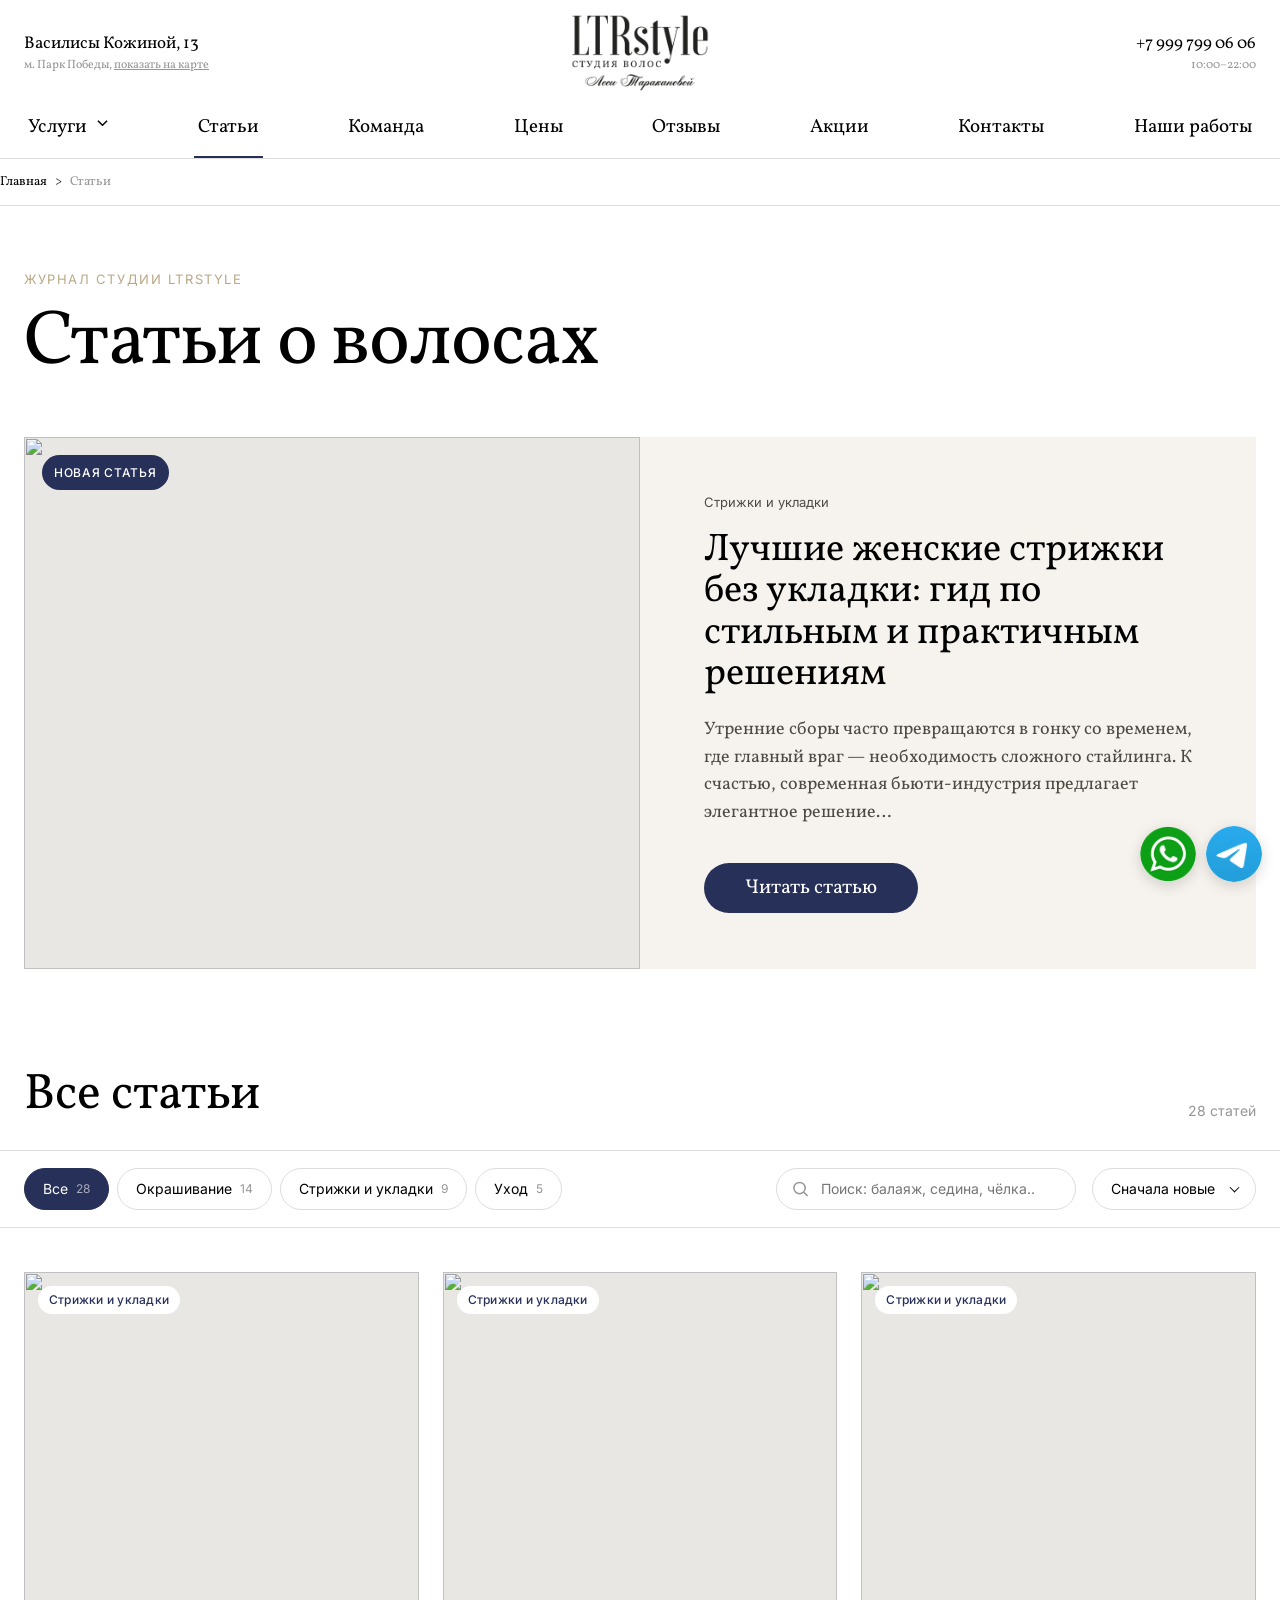
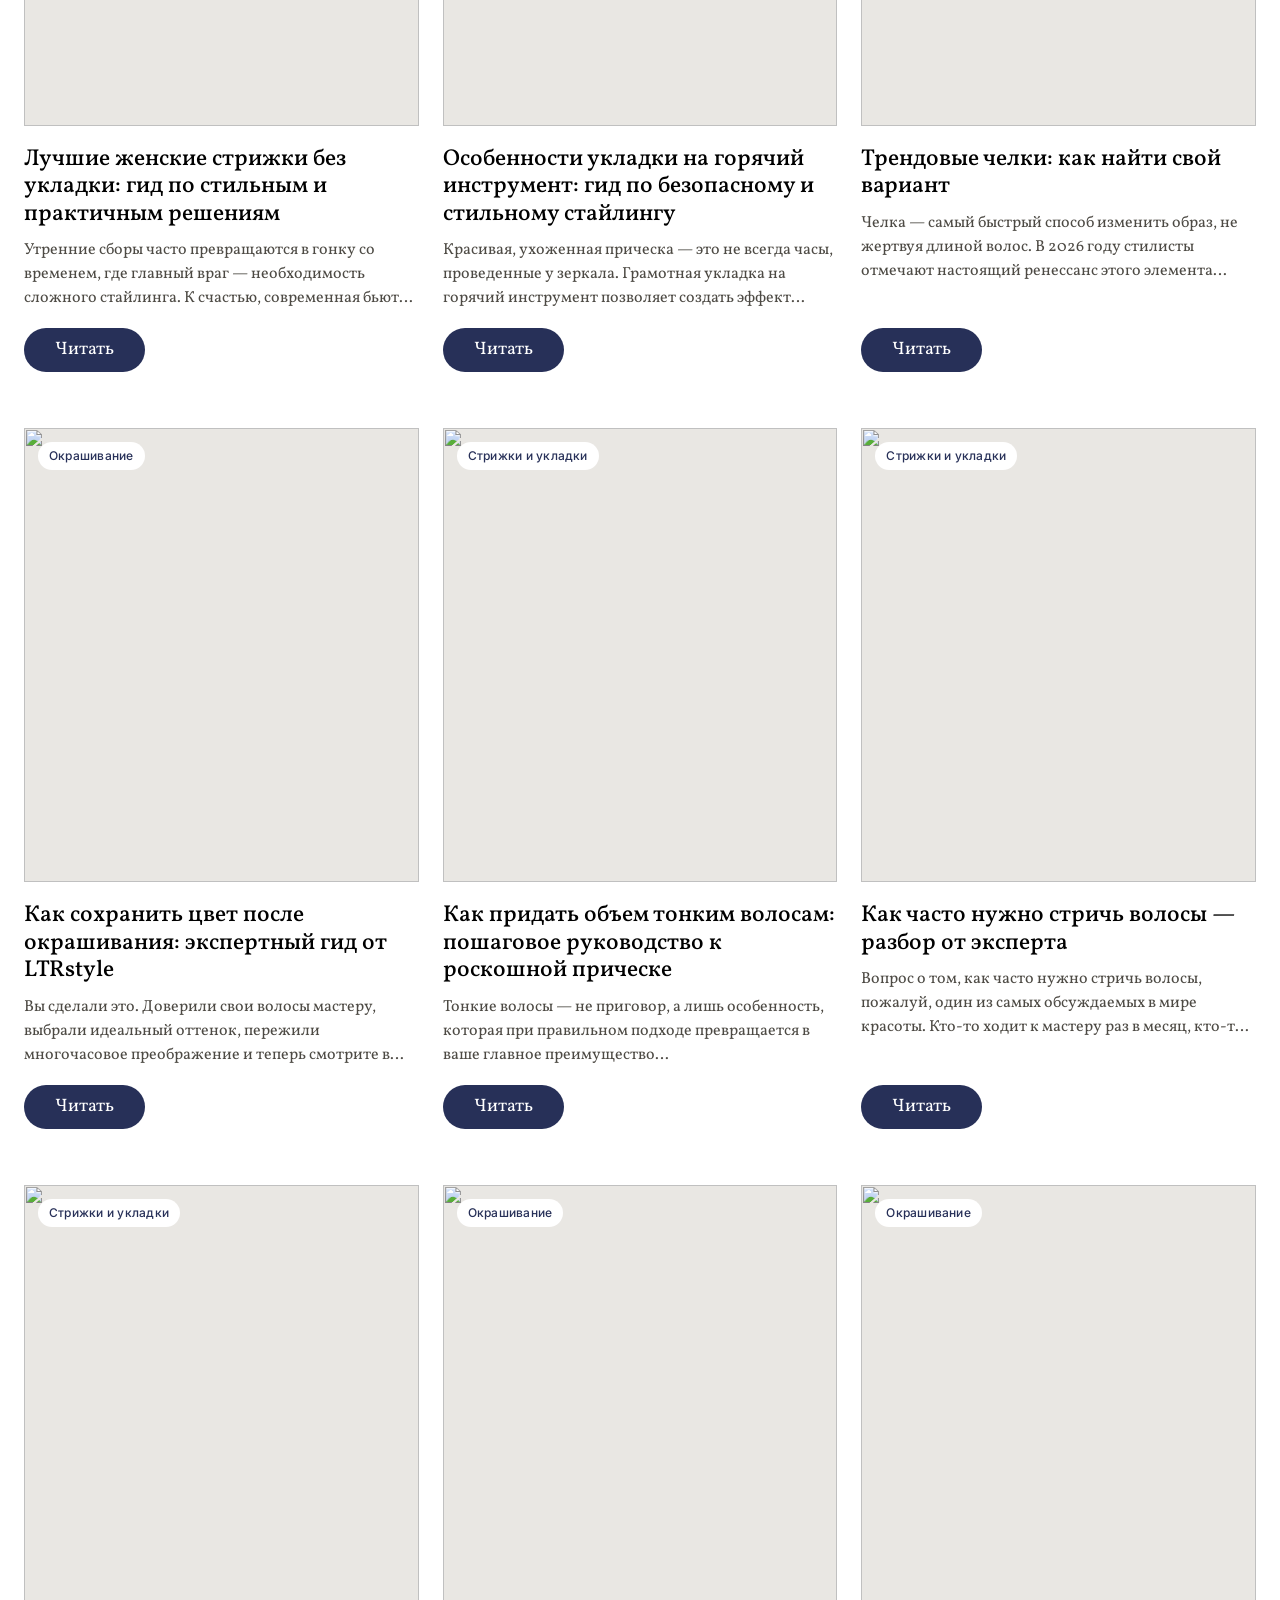
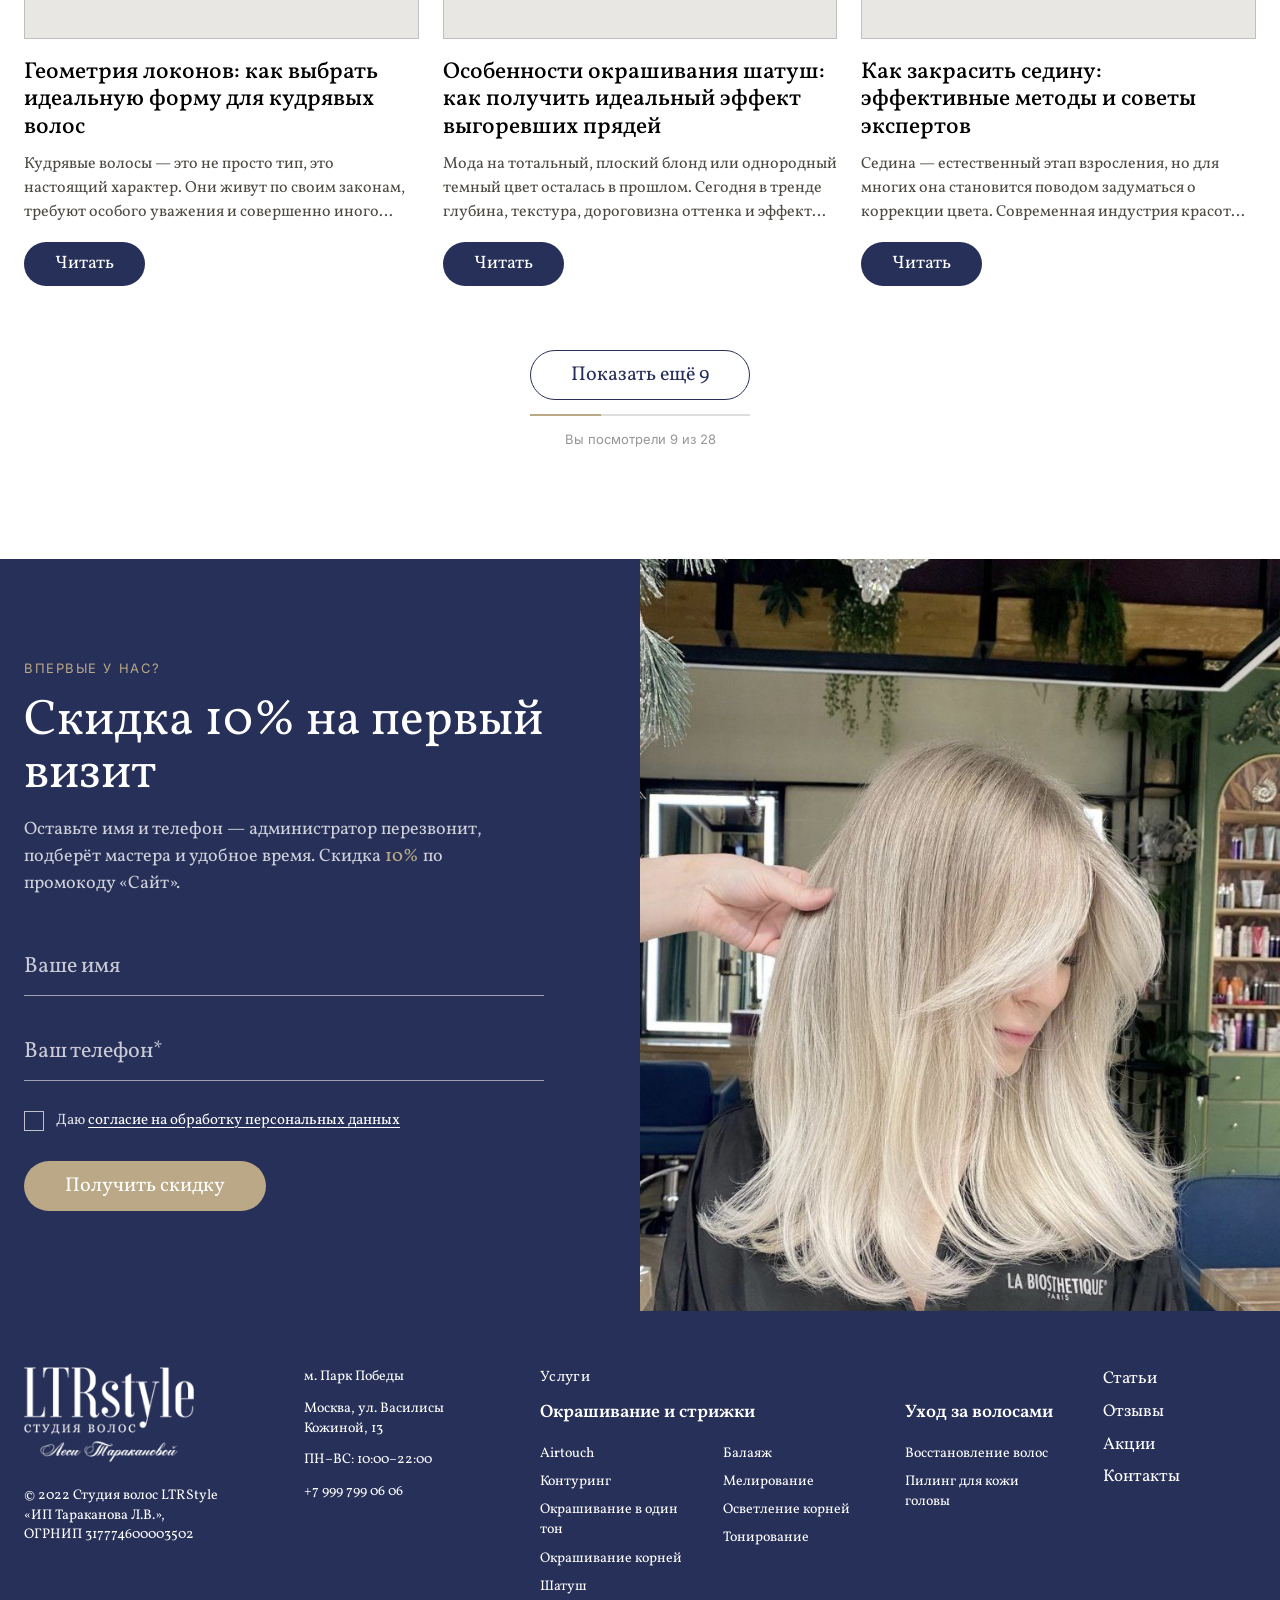
==== commit 73e8380a: "Главная: первый экран с переключателем техник, лента работ без обрезки, выпадающее меню «Услуги» - п" ====
--- a/index.html
+++ b/index.html
@@ -61,12 +61,37 @@
 .nav>li{position:relative}
 .nav>li>a{display:block;padding:10px 4px 14px;font-size:19px;text-decoration:none;border-bottom:2px solid transparent}
 .nav>li>a:hover,.nav>li.is-current>a{border-bottom-color:var(--navy)}
-.nav__sub{position:absolute;left:-20px;top:100%;min-width:280px;background:#fff;border:1px solid var(--border);list-style:none;margin:0;padding:12px 0;display:none;box-shadow:0 12px 30px rgba(39,48,88,.08)}
-.nav>li:hover .nav__sub,.nav>li:focus-within .nav__sub{display:block}
-.nav__sub a{display:block;padding:7px 20px;font-size:17px;text-decoration:none}
-.nav__sub a:hover{color:var(--gold)}
 .burger{display:none;background:none;border:0;padding:8px;cursor:pointer;justify-self:start}
-.burger span{display:block;width:26px;height:2px;background:#000;margin:6px 0}
+.burger span{display:block;width:26px;height:2px;background:#000;margin:6px 0;transition:transform .2s,opacity .2s}
+.hdr.is-open .burger span:nth-child(1){transform:translateY(8px) rotate(45deg)}
+.hdr.is-open .burger span:nth-child(2){opacity:0}
+.hdr.is-open .burger span:nth-child(3){transform:translateY(-8px) rotate(-45deg)}
+
+/* выпадающее меню «Услуги» */
+.nav>li.has-drop{position:static;display:flex;align-items:flex-start}
+.nav__toggle{background:none;border:0;padding:15px 4px 14px 6px;cursor:pointer;display:grid;place-items:center;color:var(--text)}
+.nav__toggle svg{width:11px;height:8px;fill:none;stroke:currentColor;stroke-width:1.6;transition:transform .2s}
+.has-drop.is-open .nav__toggle svg{transform:rotate(180deg)}
+.has-drop.is-open>a{border-bottom-color:var(--navy)}
+.drop{position:absolute;left:0;right:0;top:100%;background:#fff;border-top:1px solid var(--border);border-bottom:1px solid var(--border);box-shadow:0 24px 40px rgba(39,48,88,.08);opacity:0;visibility:hidden;transform:translateY(-6px);transition:opacity .18s,transform .18s,visibility 0s .18s}
+.has-drop.is-open .drop{opacity:1;visibility:visible;transform:none;transition:opacity .18s,transform .18s}
+.drop__in{display:grid;grid-template-columns:minmax(0,2fr) minmax(0,1.3fr) minmax(0,1fr) 300px;gap:48px;padding-top:40px;padding-bottom:44px}
+.drop__col{display:flex;flex-direction:column;align-items:flex-start}
+.drop__h{font-size:24px;line-height:1.2;text-decoration:none;margin:0 0 18px;border-bottom:1px solid transparent;transition:border-color .15s}
+.drop__h:hover{border-bottom-color:var(--gold)}
+.drop__list{list-style:none;margin:0;padding:0;display:grid;gap:4px;width:100%}
+.drop__list--2{grid-template-columns:1fr 1fr;column-gap:32px}
+.drop__list a{display:block;padding:6px 0;font-size:18px;color:var(--text-2);text-decoration:none;transition:color .15s,padding .15s}
+.drop__list a:hover{color:var(--navy);padding-left:6px}
+.drop__all{margin-top:auto;display:inline-flex;align-items:center;gap:10px;font-size:18px;color:var(--navy);text-decoration:none}
+.drop__all svg{width:9px;height:14px;fill:none;stroke:currentColor;stroke-width:1.5}
+.drop__promo{background:var(--navy);color:#fff;text-decoration:none;padding:26px 24px;display:flex;flex-direction:column;align-items:flex-start}
+.drop__promo-k{font-family:var(--sans);font-size:12px;letter-spacing:.12em;text-transform:uppercase;color:var(--gold)}
+.drop__promo-t{font-size:28px;line-height:1.1;margin:12px 0 6px}
+.drop__promo-d{font-size:16px;color:rgba(255,255,255,.7);margin-bottom:22px}
+.drop__promo .btn{min-height:44px;padding:8px 26px;font-size:18px}
+.drop__promo:hover .btn{background:#a8956f}
+@media (max-width:1240px){.drop__in{grid-template-columns:minmax(0,2fr) minmax(0,1.3fr) minmax(0,1fr);}.drop__promo{display:none}}
 @media (max-width:991px){
   .hdr__top{padding:10px 0}
   .hdr__addr{display:none}
@@ -76,8 +101,18 @@
   .hdr__cnt{font-size:15px}
   .nav{display:none;flex-direction:column;padding:0 0 12px}
   .hdr.is-open .nav{display:flex}
-  .nav>li>a{padding:10px 0;border:0}
-  .nav__sub{display:none!important}
+  .nav>li{border-top:1px solid var(--border)}
+  .nav>li>a{padding:13px 0;border:0;font-size:20px}
+  .nav>li.has-drop{flex-wrap:wrap;justify-content:space-between}
+  .nav__toggle{padding:13px 4px;width:48px}
+  .nav__toggle svg{width:14px;height:10px}
+  .drop{position:static;flex:0 0 100%;border:0;box-shadow:none;transform:none;opacity:1;visibility:visible;display:none;transition:none}
+  .has-drop.is-open .drop{display:block}
+  .drop__in{grid-template-columns:1fr;gap:22px;padding:4px 0 18px 14px;border-left:1px solid var(--gold)}
+  .drop__h{font-size:19px;margin-bottom:6px}
+  .drop__list--2{grid-template-columns:1fr 1fr;column-gap:16px}
+  .drop__list a{font-size:16px;padding:5px 0}
+  .drop__all{margin-top:0}
 }
 
 .crumbs{font-size:13px;padding:14px 0;color:var(--text)}
@@ -257,31 +292,62 @@
 <header class="hdr" id="hdr">
   <div class="wrap">
     <div class="hdr__top">
-      <button class="burger" type="button" aria-label="Открыть меню" aria-expanded="false" id="burger"><span></span><span></span><span></span></button>
+      <button class="burger" type="button" aria-label="Открыть меню" aria-expanded="false" aria-controls="mainNav" id="burger"><span></span><span></span><span></span></button>
       <div class="hdr__addr">Василисы Кожиной, 13<small>м. Парк Победы, <a href="#footer">показать на карте</a></small></div>
-      <a class="hdr__logo" href="https://ltrstyle.ru/" aria-label="LTRstyle — студия волос Леси Таракановой"><img src="[data-uri]" alt="LTRstyle"></a>
+      <a class="hdr__logo" href="home.html" aria-label="LTRstyle — студия волос Леси Таракановой"><img src="[data-uri]" alt="LTRstyle"></a>
       <div class="hdr__cnt"><a href="tel:+79997990606">+7 999 799 06 06</a><small>10:00–22:00</small></div>
     </div>
-    <nav aria-label="Главное меню">
+    <nav aria-label="Главное меню" id="mainNav">
       <ul class="nav">
-        <li><a href="https://ltrstyle.ru/uslugi/">Услуги</a>
-          <ul class="nav__sub">
-            <li><a href="https://ltrstyle.ru/uslugi/slozhnoe-okrashivanie/">Окрашивание и стрижки</a></li>
-            <li><a href="https://ltrstyle.ru/uslugi/slozhnoe-okrashivanie/konturing/">Контуринг</a></li>
-            <li><a href="https://ltrstyle.ru/uslugi/slozhnoe-okrashivanie/shatush/">Шатуш</a></li>
-            <li><a href="https://ltrstyle.ru/uslugi/slozhnoe-okrashivanie/balayazh/">Балаяж</a></li>
-            <li><a href="https://ltrstyle.ru/uslugi/slozhnoe-okrashivanie/airtouch/">Airtouch</a></li>
-            <li><a href="https://ltrstyle.ru/uslugi/uhod-za-volosami/">Уход за волосами</a></li>
-            <li><a href="https://ltrstyle.ru/uslugi/brovi-i-resniczy/">Брови и ресницы</a></li>
-            <li><a href="https://ltrstyle.ru/uslugi/makiyazh/">Макияж</a></li>
-          </ul>
+        <li class="has-drop">
+          <a href="https://ltrstyle.ru/uslugi/" class="nav__drop-link">Услуги</a><button class="nav__toggle" type="button" aria-expanded="false" aria-controls="dropSvc" aria-label="Показать все услуги"><svg viewBox="0 0 12 8" aria-hidden="true"><path d="M1 1.5 6 6.5l5-5"/></svg></button>
+          <div class="drop" id="dropSvc">
+            <div class="wrap drop__in">
+              <div class="drop__col drop__col--wide">
+                <a class="drop__h" href="https://ltrstyle.ru/uslugi/slozhnoe-okrashivanie/">Окрашивание и стрижки</a>
+                <ul class="drop__list drop__list--2">
+                  <li><a href="https://ltrstyle.ru/uslugi/slozhnoe-okrashivanie/airtouch/">Airtouch</a></li>
+                  <li><a href="https://ltrstyle.ru/uslugi/slozhnoe-okrashivanie/balayazh/">Балаяж</a></li>
+                  <li><a href="https://ltrstyle.ru/uslugi/slozhnoe-okrashivanie/shatush/">Шатуш</a></li>
+                  <li><a href="https://ltrstyle.ru/uslugi/slozhnoe-okrashivanie/konturing/">Контуринг</a></li>
+                  <li><a href="https://ltrstyle.ru/uslugi/slozhnoe-okrashivanie/melirovanie/">Мелирование</a></li>
+                  <li><a href="https://ltrstyle.ru/uslugi/slozhnoe-okrashivanie/odin-ton/">Окрашивание в один тон</a></li>
+                  <li><a href="https://ltrstyle.ru/uslugi/slozhnoe-okrashivanie/tonirovanie/">Тонирование</a></li>
+                  <li><a href="https://ltrstyle.ru/uslugi/slozhnoe-okrashivanie/okrashivanie-kornej/">Окрашивание корней</a></li>
+                  <li><a href="https://ltrstyle.ru/uslugi/slozhnoe-okrashivanie/strizhki/">Стрижки</a></li>
+                </ul>
+              </div>
+              <div class="drop__col">
+                <a class="drop__h" href="https://ltrstyle.ru/uslugi/uhod-za-volosami/">Уход за волосами</a>
+                <ul class="drop__list">
+                  <li><a href="https://ltrstyle.ru/uslugi/uhod-za-volosami/vosstanovlenie-volos/">Восстановление волос</a></li>
+                  <li><a href="https://ltrstyle.ru/uslugi/uhod-za-volosami/piling-dlya-kozhi-golovy/">Пилинг для кожи головы</a></li>
+                  <li><a href="https://ltrstyle.ru/uslugi/uhod-za-volosami/kombinirovannyj-top-uhod/">Комбинированный топ-уход</a></li>
+                  <li><a href="https://ltrstyle.ru/uslugi/uhod-za-volosami/zashhitnyj-kompleks-bond-angel-ot-brae/">Bond Angel от BRAE</a></li>
+                  <li><a href="https://ltrstyle.ru/uslugi/uhod-za-volosami/uhod-absolyutnoe-schaste-lebel/">Абсолютное счастье Lebel</a></li>
+                  <li><a href="https://ltrstyle.ru/uslugi/uhod-za-volosami/ukhod-tokio-inkarami/">Уход Tokio Inkarami</a></li>
+                </ul>
+              </div>
+              <div class="drop__col">
+                <a class="drop__h" href="https://ltrstyle.ru/uslugi/brovi-i-resniczy/">Брови и ресницы</a>
+                <a class="drop__h" href="https://ltrstyle.ru/uslugi/makiyazh/">Макияж</a>
+                <a class="drop__all" href="https://ltrstyle.ru/price/">Все цены <svg viewBox="0 0 9 14" aria-hidden="true"><path d="M1.5 1.5 7 7l-5.5 5.5"/></svg></a>
+              </div>
+              <a class="drop__promo" href="home.html#order">
+                <span class="drop__promo-k">Впервые у нас?</span>
+                <span class="drop__promo-t">−10% на&nbsp;первый визит</span>
+                <span class="drop__promo-d">по промокоду «Сайт»</span>
+                <span class="btn btn--gold">Записаться</span>
+              </a>
+            </div>
+          </div>
         </li>
-        <li class="is-current"><a href="https://ltrstyle.ru/articles/">Статьи</a></li>
-        <li><a href="https://ltrstyle.ru/team/">Команда</a></li>
+        <li class="is-current"><a href="index.html">Статьи</a></li>
+        <li><a href="https://ltrstyle.ru/employee/">Команда</a></li>
         <li><a href="https://ltrstyle.ru/price/">Цены</a></li>
-        <li><a href="https://ltrstyle.ru/otzyvy/">Отзывы</a></li>
-        <li><a href="https://ltrstyle.ru/akczii/">Акции</a></li>
-        <li><a href="https://ltrstyle.ru/kontakty/">Контакты</a></li>
+        <li><a href="https://ltrstyle.ru/reviews/">Отзывы</a></li>
+        <li><a href="https://ltrstyle.ru/sales/">Акции</a></li>
+        <li><a href="https://ltrstyle.ru/contacts/">Контакты</a></li>
         <li><a href="https://ltrstyle.ru/our-works/">Наши работы</a></li>
       </ul>
     </nav>
@@ -291,7 +357,7 @@
 
 <div class="wrap crumbs">
   <ol>
-    <li><a href="https://ltrstyle.ru/">Главная</a></li>
+    <li><a href="home.html">Главная</a></li>
     <li><span aria-current="page">Статьи</span></li>
   </ol>
 </div>
@@ -309,7 +375,7 @@
 <!-- ============ 2. НОВАЯ СТАТЬЯ ============ -->
 <section class="top" aria-label="Новая статья">
   <div class="wrap">
-    <a class="feat" href="https://ltrstyle.ru/articles/luchshie-zhenskie-strizhki-bez-ukladki-gid-po-stilnym-i-praktichnym-resheniyam/">
+    <a class="feat" href="article.html">
       <div class="feat__pic"><img src="https://ltrstyle.ru/wp-content/uploads/2026/09/img_2618-768x1024.jpg" alt="" fetchpriority="high"><span class="feat__new">Новая статья</span></div>
       <div class="feat__body">
         <p class="feat__cat">Стрижки и укладки</p>
@@ -354,7 +420,7 @@
 
   <div class="wrap">
     <div class="grid" id="grid">
-<a class="acard" href="https://ltrstyle.ru/articles/luchshie-zhenskie-strizhki-bez-ukladki-gid-po-stilnym-i-praktichnym-resheniyam/" data-cat="h" data-views="216" data-i="0">
+<a class="acard" href="article.html" data-cat="h" data-views="216" data-i="0">
   <div class="acard__pic"><img src="https://ltrstyle.ru/wp-content/uploads/2026/09/img_2618-768x1024.jpg" alt="" decoding="async"><span class="acard__cat">Стрижки и укладки</span></div>
   <div class="acard__body">
     <h3 class="acard__title">Лучшие женские стрижки без укладки: гид по стильным и практичным решениям</h3>
@@ -362,7 +428,7 @@
     <span class="btn btn--navy acard__go">Читать</span>
   </div>
 </a>
-<a class="acard" href="https://ltrstyle.ru/articles/osobennosti-ukladki-na-goryachij-instrument/" data-cat="h" data-views="159" data-i="1">
+<a class="acard" href="article.html" data-cat="h" data-views="159" data-i="1">
   <div class="acard__pic"><img src="https://ltrstyle.ru/wp-content/uploads/2026/09/img_2676-768x960.jpg" alt="" decoding="async"><span class="acard__cat">Стрижки и укладки</span></div>
   <div class="acard__body">
     <h3 class="acard__title">Особенности укладки на горячий инструмент: гид по безопасному и стильному стайлингу</h3>
@@ -370,7 +436,7 @@
     <span class="btn btn--navy acard__go">Читать</span>
   </div>
 </a>
-<a class="acard" href="https://ltrstyle.ru/articles/trendovye-chelki-kak-najti-svoj-variant/" data-cat="h" data-views="580" data-i="2">
+<a class="acard" href="article.html" data-cat="h" data-views="580" data-i="2">
   <div class="acard__pic"><img src="https://ltrstyle.ru/wp-content/uploads/2022/09/1-768x960.jpg" alt="" decoding="async"><span class="acard__cat">Стрижки и укладки</span></div>
   <div class="acard__body">
     <h3 class="acard__title">Трендовые челки: как найти свой вариант</h3>
@@ -378,7 +444,7 @@
     <span class="btn btn--navy acard__go">Читать</span>
   </div>
 </a>
-<a class="acard" href="https://ltrstyle.ru/articles/kak-sohranit-czvet-posle-okrashivaniya-ekspertnyj-gid-ot-ltrstyle/" data-cat="c" data-views="483" data-i="3">
+<a class="acard" href="article.html" data-cat="c" data-views="483" data-i="3">
   <div class="acard__pic"><img src="https://ltrstyle.ru/wp-content/uploads/2025/11/47_2.jpg" alt="" decoding="async"><span class="acard__cat">Окрашивание</span></div>
   <div class="acard__body">
     <h3 class="acard__title">Как сохранить цвет после окрашивания: экспертный гид от LTRstyle</h3>
@@ -386,7 +452,7 @@
     <span class="btn btn--navy acard__go">Читать</span>
   </div>
 </a>
-<a class="acard" href="https://ltrstyle.ru/articles/kak-pridat-obem-tonkim-volosam/" data-cat="h" data-views="760" data-i="4">
+<a class="acard" href="article.html" data-cat="h" data-views="760" data-i="4">
   <div class="acard__pic"><img src="https://ltrstyle.ru/wp-content/uploads/2022/09/img_7426-1-768x1024.jpg" alt="" decoding="async"><span class="acard__cat">Стрижки и укладки</span></div>
   <div class="acard__body">
     <h3 class="acard__title">Как придать объем тонким волосам: пошаговое руководство к роскошной прическе</h3>
@@ -394,7 +460,7 @@
     <span class="btn btn--navy acard__go">Читать</span>
   </div>
 </a>
-<a class="acard" href="https://ltrstyle.ru/articles/kak-chasto-nuzhno-strich-volosy/" data-cat="h" data-views="820" data-i="5">
+<a class="acard" href="article.html" data-cat="h" data-views="820" data-i="5">
   <div class="acard__pic"><img src="https://ltrstyle.ru/wp-content/uploads/2025/11/26_2.jpg" alt="" decoding="async"><span class="acard__cat">Стрижки и укладки</span></div>
   <div class="acard__body">
     <h3 class="acard__title">Как часто нужно стричь волосы — разбор от эксперта</h3>
@@ -402,7 +468,7 @@
     <span class="btn btn--navy acard__go">Читать</span>
   </div>
 </a>
-<a class="acard" href="https://ltrstyle.ru/articles/geometriya-lokonov-kak-vybrat-idealnuyu-formu-dlya-kudryavyh-volos/" data-cat="h" data-views="972" data-i="6">
+<a class="acard" href="article.html" data-cat="h" data-views="972" data-i="6">
   <div class="acard__pic"><img src="https://ltrstyle.ru/wp-content/uploads/2026/06/magnific__-__56077-768x439.jpeg" alt="" loading="lazy" decoding="async"><span class="acard__cat">Стрижки и укладки</span></div>
   <div class="acard__body">
     <h3 class="acard__title">Геометрия локонов: как выбрать идеальную форму для кудрявых волос</h3>
@@ -410,7 +476,7 @@
     <span class="btn btn--navy acard__go">Читать</span>
   </div>
 </a>
-<a class="acard" href="https://ltrstyle.ru/articles/osobennosti-okrashivaniya-shatush/" data-cat="c" data-views="2116" data-i="7">
+<a class="acard" href="article.html" data-cat="c" data-views="2116" data-i="7">
   <div class="acard__pic"><img src="https://ltrstyle.ru/wp-content/uploads/2025/11/35_2-1.jpg" alt="" loading="lazy" decoding="async"><span class="acard__cat">Окрашивание</span></div>
   <div class="acard__body">
     <h3 class="acard__title">Особенности окрашивания шатуш: как получить идеальный эффект выгоревших прядей</h3>
@@ -418,7 +484,7 @@
     <span class="btn btn--navy acard__go">Читать</span>
   </div>
 </a>
-<a class="acard" href="https://ltrstyle.ru/articles/kak-zakrasit-sedinu/" data-cat="c" data-views="1487" data-i="8">
+<a class="acard" href="article.html" data-cat="c" data-views="1487" data-i="8">
   <div class="acard__pic"><img src="https://ltrstyle.ru/wp-content/uploads/2022/09/img_4823-768x1024.jpg" alt="" loading="lazy" decoding="async"><span class="acard__cat">Окрашивание</span></div>
   <div class="acard__body">
     <h3 class="acard__title">Как закрасить седину: эффективные методы и советы экспертов</h3>
@@ -426,7 +492,7 @@
     <span class="btn btn--navy acard__go">Читать</span>
   </div>
 </a>
-<a class="acard" href="https://ltrstyle.ru/articles/kak-ulozhit-korotkie-volosy/" data-cat="h" data-views="2004" data-i="9">
+<a class="acard" href="article.html" data-cat="h" data-views="2004" data-i="9">
   <div class="acard__pic"><img src="https://ltrstyle.ru/wp-content/uploads/2022/09/img_3560-1-768x1024.jpg" alt="" loading="lazy" decoding="async"><span class="acard__cat">Стрижки и укладки</span></div>
   <div class="acard__body">
     <h3 class="acard__title">Как уложить короткие волосы: практическое руководство для стильного образа каждый день</h3>
@@ -434,7 +500,7 @@
     <span class="btn btn--navy acard__go">Читать</span>
   </div>
 </a>
-<a class="acard" href="https://ltrstyle.ru/articles/pochemu-volosy-sekutsya/" data-cat="u" data-views="1321" data-i="10">
+<a class="acard" href="article.html" data-cat="u" data-views="1321" data-i="10">
   <div class="acard__pic"><img src="https://ltrstyle.ru/wp-content/uploads/2025/10/img_2689-768x1024.jpg" alt="" loading="lazy" decoding="async"><span class="acard__cat">Уход</span></div>
   <div class="acard__body">
     <h3 class="acard__title">Почему волосы секутся</h3>
@@ -442,7 +508,7 @@
     <span class="btn btn--navy acard__go">Читать</span>
   </div>
 </a>
-<a class="acard" href="https://ltrstyle.ru/articles/kak-vernut-zdorove-povrezhdennym-volosam/" data-cat="u" data-views="1319" data-i="11">
+<a class="acard" href="article.html" data-cat="u" data-views="1319" data-i="11">
   <div class="acard__pic"><img src="https://ltrstyle.ru/wp-content/uploads/2025/11/42_2.jpg" alt="" loading="lazy" decoding="async"><span class="acard__cat">Уход</span></div>
   <div class="acard__body">
     <h3 class="acard__title">Как вернуть здоровье поврежденным волосам</h3>
@@ -450,7 +516,7 @@
     <span class="btn btn--navy acard__go">Читать</span>
   </div>
 </a>
-<a class="acard" href="https://ltrstyle.ru/articles/trendovye-strizhki-2026-godu/" data-cat="h" data-views="1708" data-i="12">
+<a class="acard" href="article.html" data-cat="h" data-views="1708" data-i="12">
   <div class="acard__pic"><img src="https://ltrstyle.ru/wp-content/uploads/2025/11/07_2-2.jpg" alt="" loading="lazy" decoding="async"><span class="acard__cat">Стрижки и укладки</span></div>
   <div class="acard__body">
     <h3 class="acard__title">Трендовые стрижки 2026 году</h3>
@@ -458,7 +524,7 @@
     <span class="btn btn--navy acard__go">Читать</span>
   </div>
 </a>
-<a class="acard" href="https://ltrstyle.ru/articles/zachem-nuzhen-piling-kozhi-golovy/" data-cat="u" data-views="1297" data-i="13">
+<a class="acard" href="article.html" data-cat="u" data-views="1297" data-i="13">
   <div class="acard__pic"><img src="https://ltrstyle.ru/wp-content/uploads/2025/11/01_2-12.jpg" alt="" loading="lazy" decoding="async"><span class="acard__cat">Уход</span></div>
   <div class="acard__body">
     <h3 class="acard__title">Зачем нужен пилинг кожи головы</h3>
@@ -466,7 +532,7 @@
     <span class="btn btn--navy acard__go">Читать</span>
   </div>
 </a>
-<a class="acard" href="https://ltrstyle.ru/articles/vidy-slozhnyh-okrashivanij-volos/" data-cat="c" data-views="3178" data-i="14">
+<a class="acard" href="article.html" data-cat="c" data-views="3178" data-i="14">
   <div class="acard__pic"><img src="https://ltrstyle.ru/wp-content/uploads/2025/11/08_2-2.jpg" alt="" loading="lazy" decoding="async"><span class="acard__cat">Окрашивание</span></div>
   <div class="acard__body">
     <h3 class="acard__title">Виды сложных окрашиваний волос</h3>
@@ -474,7 +540,7 @@
     <span class="btn btn--navy acard__go">Читать</span>
   </div>
 </a>
-<a class="acard" href="https://ltrstyle.ru/articles/kak-podobrat-strizhku-po-forme-licza/" data-cat="h" data-views="5235" data-i="15">
+<a class="acard" href="article.html" data-cat="h" data-views="5235" data-i="15">
   <div class="acard__pic"><img src="https://ltrstyle.ru/wp-content/uploads/2025/11/03_2-6.jpg" alt="" loading="lazy" decoding="async"><span class="acard__cat">Стрижки и укладки</span></div>
   <div class="acard__body">
     <h3 class="acard__title">Как подобрать стрижку по форме лица</h3>
@@ -482,7 +548,7 @@
     <span class="btn btn--navy acard__go">Читать</span>
   </div>
 </a>
-<a class="acard" href="https://ltrstyle.ru/articles/trendy-okrashivaniya-volos-na-2026-god/" data-cat="c" data-views="1746" data-i="16">
+<a class="acard" href="article.html" data-cat="c" data-views="1746" data-i="16">
   <div class="acard__pic"><img src="https://ltrstyle.ru/wp-content/uploads/2025/11/07_02.jpg" alt="" loading="lazy" decoding="async"><span class="acard__cat">Окрашивание</span></div>
   <div class="acard__body">
     <h3 class="acard__title">Тренды окрашивания волос на 2026 год</h3>
@@ -490,7 +556,7 @@
     <span class="btn btn--navy acard__go">Читать</span>
   </div>
 </a>
-<a class="acard" href="https://ltrstyle.ru/articles/okrashivanie-volos-v-salone-ili-doma/" data-cat="c" data-views="1863" data-i="17">
+<a class="acard" href="article.html" data-cat="c" data-views="1863" data-i="17">
   <div class="acard__pic"><img src="https://ltrstyle.ru/wp-content/uploads/2025/12/img_0445-768x960.jpg" alt="" loading="lazy" decoding="async"><span class="acard__cat">Окрашивание</span></div>
   <div class="acard__body">
     <h3 class="acard__title">Окрашивание волос в салоне или дома</h3>
@@ -498,7 +564,7 @@
     <span class="btn btn--navy acard__go">Читать</span>
   </div>
 </a>
-<a class="acard" href="https://ltrstyle.ru/articles/sovety-po-uhodu-za-osvetlennymi-volosami/" data-cat="u" data-views="2017" data-i="18">
+<a class="acard" href="article.html" data-cat="u" data-views="2017" data-i="18">
   <div class="acard__pic"><img src="https://ltrstyle.ru/wp-content/uploads/2022/09/img_8780-2-768x1024.jpg" alt="" loading="lazy" decoding="async"><span class="acard__cat">Уход</span></div>
   <div class="acard__body">
     <h3 class="acard__title">Советы по уходу за осветленными волосами</h3>
@@ -506,7 +572,7 @@
     <span class="btn btn--navy acard__go">Читать</span>
   </div>
 </a>
-<a class="acard" href="https://ltrstyle.ru/articles/kak-podobrat-czvet-dlya-okrashivaniya-volos/" data-cat="c" data-views="3465" data-i="19">
+<a class="acard" href="article.html" data-cat="c" data-views="3465" data-i="19">
   <div class="acard__pic"><img src="https://ltrstyle.ru/wp-content/uploads/2025/10/10-proczentov-skidka-768x1024.jpg" alt="" loading="lazy" decoding="async"><span class="acard__cat">Окрашивание</span></div>
   <div class="acard__body">
     <h3 class="acard__title">Как подобрать цвет для окрашивания волос</h3>
@@ -514,7 +580,7 @@
     <span class="btn btn--navy acard__go">Читать</span>
   </div>
 </a>
-<a class="acard" href="https://ltrstyle.ru/articles/chto-takoe-tonirovanie-volos/" data-cat="c" data-views="3159" data-i="20">
+<a class="acard" href="article.html" data-cat="c" data-views="3159" data-i="20">
   <div class="acard__pic"><img src="https://ltrstyle.ru/wp-content/uploads/2025/10/img_2367-768x960.jpg" alt="" loading="lazy" decoding="async"><span class="acard__cat">Окрашивание</span></div>
   <div class="acard__body">
     <h3 class="acard__title">Что такое тонирование волос</h3>
@@ -522,7 +588,7 @@
     <span class="btn btn--navy acard__go">Читать</span>
   </div>
 </a>
-<a class="acard" href="https://ltrstyle.ru/articles/pochemu-nuzhen-salonnyj-uhod-za-volosami/" data-cat="u" data-views="2020" data-i="21">
+<a class="acard" href="article.html" data-cat="u" data-views="2020" data-i="21">
   <div class="acard__pic"><img src="https://ltrstyle.ru/wp-content/uploads/2023/03/izobrazhenie-4-768x1024.jpg" alt="" loading="lazy" decoding="async"><span class="acard__cat">Уход</span></div>
   <div class="acard__body">
     <h3 class="acard__title">Почему нужен салонный уход за волосами</h3>
@@ -530,7 +596,7 @@
     <span class="btn btn--navy acard__go">Читать</span>
   </div>
 </a>
-<a class="acard" href="https://ltrstyle.ru/articles/chto-takoe-melirovanie-volos/" data-cat="c" data-views="2067" data-i="22">
+<a class="acard" href="article.html" data-cat="c" data-views="2067" data-i="22">
   <div class="acard__pic"><img src="https://ltrstyle.ru/wp-content/uploads/2025/09/img_2687-768x1000.jpg" alt="" loading="lazy" decoding="async"><span class="acard__cat">Окрашивание</span></div>
   <div class="acard__body">
     <h3 class="acard__title">Что такое мелирование волос</h3>
@@ -538,7 +604,7 @@
     <span class="btn btn--navy acard__go">Читать</span>
   </div>
 </a>
-<a class="acard" href="https://ltrstyle.ru/articles/okrashivanie-volos-v-odin-ton-tehnologiya-i-sovety/" data-cat="c" data-views="2679" data-i="23">
+<a class="acard" href="article.html" data-cat="c" data-views="2679" data-i="23">
   <div class="acard__pic"><img src="https://ltrstyle.ru/wp-content/uploads/2025/09/img_2640-768x1024.jpg" alt="" loading="lazy" decoding="async"><span class="acard__cat">Окрашивание</span></div>
   <div class="acard__body">
     <h3 class="acard__title">Окрашивание волос в один тон: технология и советы</h3>
@@ -546,7 +612,7 @@
     <span class="btn btn--navy acard__go">Читать</span>
   </div>
 </a>
-<a class="acard" href="https://ltrstyle.ru/articles/vse-ob-krashivanii-v-tekhnike-airtouch/" data-cat="c" data-views="77852" data-i="24">
+<a class="acard" href="article.html" data-cat="c" data-views="77852" data-i="24">
   <div class="acard__pic"><img src="https://ltrstyle.ru/wp-content/uploads/2023/06/airtach-768x960.jpg" alt="" loading="lazy" decoding="async"><span class="acard__cat">Окрашивание</span></div>
   <div class="acard__body">
     <h3 class="acard__title">Окрашивание в технике Airtouch</h3>
@@ -554,7 +620,7 @@
     <span class="btn btn--navy acard__go">Читать</span>
   </div>
 </a>
-<a class="acard" href="https://ltrstyle.ru/articles/vse-ob-krashivanii-v-tekhnike-balayazh/" data-cat="c" data-views="15679" data-i="25">
+<a class="acard" href="article.html" data-cat="c" data-views="15679" data-i="25">
   <div class="acard__pic"><img src="https://ltrstyle.ru/wp-content/uploads/2023/06/balayazh-768x960.jpg" alt="" loading="lazy" decoding="async"><span class="acard__cat">Окрашивание</span></div>
   <div class="acard__body">
     <h3 class="acard__title">Окрашивание в технике балаяж</h3>
@@ -562,7 +628,7 @@
     <span class="btn btn--navy acard__go">Читать</span>
   </div>
 </a>
-<a class="acard" href="https://ltrstyle.ru/articles/kak-chasto-mozhno-krasit-volosy/" data-cat="c" data-views="9795" data-i="26">
+<a class="acard" href="article.html" data-cat="c" data-views="9795" data-i="26">
   <div class="acard__pic"><img src="https://ltrstyle.ru/wp-content/uploads/2023/04/izobrazhenie-1-768x1024.jpg" alt="" loading="lazy" decoding="async"><span class="acard__cat">Окрашивание</span></div>
   <div class="acard__body">
     <h3 class="acard__title">Как часто можно красить волосы?</h3>
@@ -570,7 +636,7 @@
     <span class="btn btn--navy acard__go">Читать</span>
   </div>
 </a>
-<a class="acard" href="https://ltrstyle.ru/articles/kak-pravilno-podgotovit-volosy-k-okrashivaniyu/" data-cat="c" data-views="31279" data-i="27">
+<a class="acard" href="article.html" data-cat="c" data-views="31279" data-i="27">
   <div class="acard__pic"><img src="https://ltrstyle.ru/wp-content/uploads/2023/03/izobrazhenie-3-768x1024.jpg" alt="" loading="lazy" decoding="async"><span class="acard__cat">Окрашивание</span></div>
   <div class="acard__body">
     <h3 class="acard__title">Как подготовить волосы к окрашиванию</h3>
@@ -626,7 +692,7 @@
 <footer class="ftr" id="footer">
   <div class="wrap ftr__grid">
     <div>
-      <a class="ftr__logo" href="https://ltrstyle.ru/"><img src="[data-uri]" alt="LTRstyle"></a>
+      <a class="ftr__logo" href="home.html"><img src="[data-uri]" alt="LTRstyle"></a>
       <p>© 2022 Студия волос LTRStyle<br>«ИП Тараканова Л.В.»,<br>ОГРНИП 317774600003502</p>
     </div>
     <div>
@@ -660,10 +726,10 @@
       </div>
     </div>
     <ul class="ftr__menu">
-      <li><a href="https://ltrstyle.ru/articles/">Статьи</a></li>
-      <li><a href="https://ltrstyle.ru/otzyvy/">Отзывы</a></li>
-      <li><a href="https://ltrstyle.ru/akczii/">Акции</a></li>
-      <li><a href="https://ltrstyle.ru/kontakty/">Контакты</a></li>
+      <li><a href="index.html">Статьи</a></li>
+      <li><a href="https://ltrstyle.ru/reviews/">Отзывы</a></li>
+      <li><a href="https://ltrstyle.ru/sales/">Акции</a></li>
+      <li><a href="https://ltrstyle.ru/contacts/">Контакты</a></li>
     </ul>
   </div>
 </footer>
@@ -678,6 +744,16 @@
   // меню на мобильных
   var hdr=document.getElementById('hdr'),b=document.getElementById('burger');
   b.addEventListener('click',function(){var o=hdr.classList.toggle('is-open');b.setAttribute('aria-expanded',o)});
+
+  // выпадающее меню «Услуги»: наведение на десктопе, клик по стрелке везде, Esc и клик мимо закрывают
+  var dl=hdr.querySelector('.has-drop'),dt=dl.querySelector('.nav__toggle'),wide=matchMedia('(min-width:992px)'),timer;
+  function setDrop(o){dl.classList.toggle('is-open',o);dt.setAttribute('aria-expanded',o)}
+  dt.addEventListener('click',function(e){e.stopPropagation();setDrop(!dl.classList.contains('is-open'))});
+  dl.addEventListener('mouseenter',function(){if(wide.matches){clearTimeout(timer);timer=setTimeout(function(){setDrop(true)},80)}});
+  dl.addEventListener('mouseleave',function(){if(wide.matches){clearTimeout(timer);timer=setTimeout(function(){setDrop(false)},180)}});
+  dl.addEventListener('focusout',function(e){if(wide.matches&&!dl.contains(e.relatedTarget))setDrop(false)});
+  document.addEventListener('click',function(e){if(!dl.contains(e.target))setDrop(false)});
+  document.addEventListener('keydown',function(e){if(e.key==='Escape'&&dl.classList.contains('is-open')){setDrop(false);dt.focus()}});
 
   // маска телефона +7 (___) ___-__-__
   var tel=document.querySelector('#orderForm input[type=tel]');
